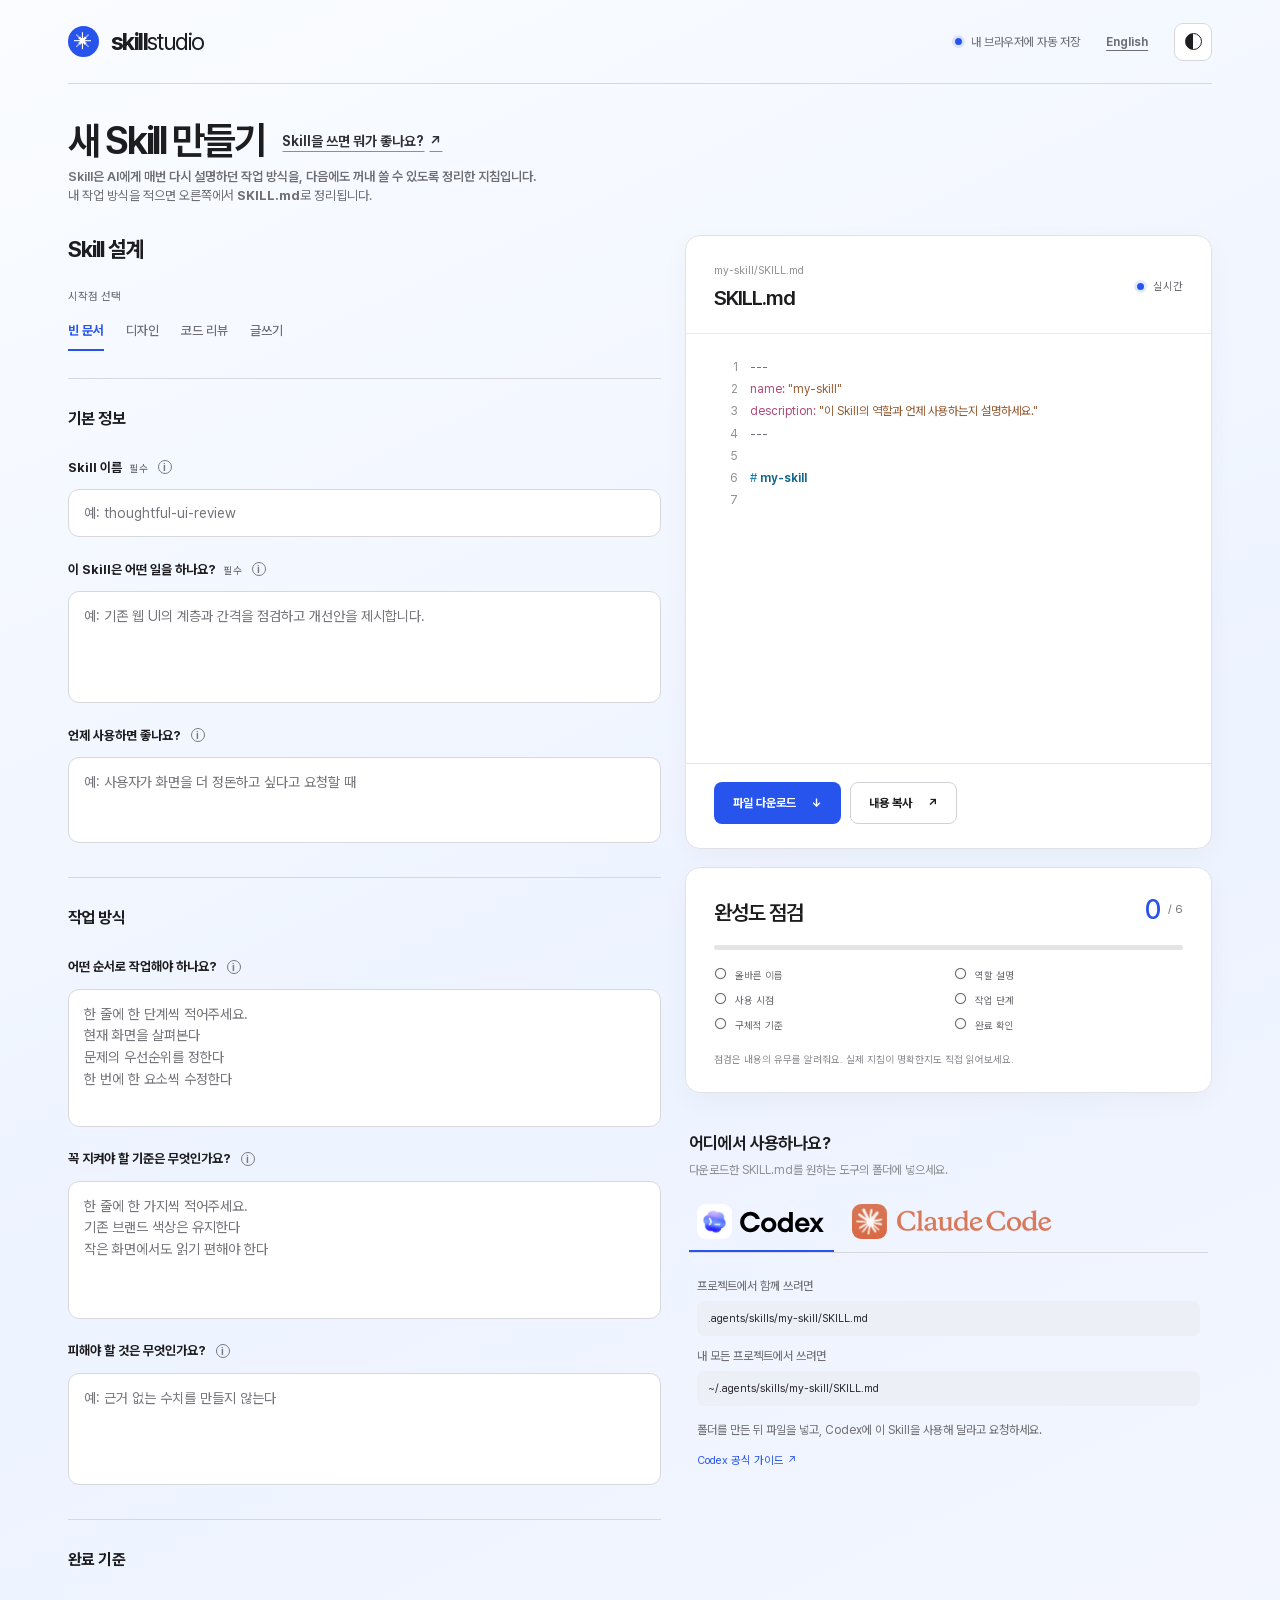
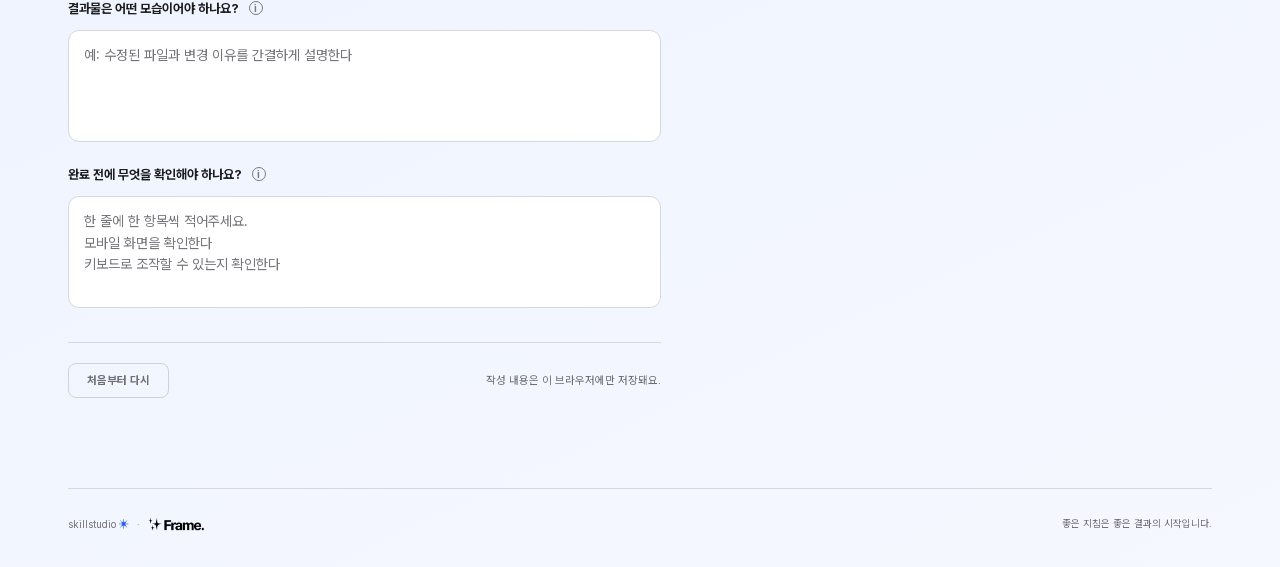
==== index.html @ 53a7c31f "영문 Skill Studio MVP와 언어 전환 추가 한국어 화면을 유지하면서 URL의 lang=en으로 편집기와 Skill 안내 페이지를 영어로 표시하고 상단 언어 전환 링크를 " ====
<!doctype html>
<html lang="ko">
  <head>
    <meta charset="UTF-8" />
    <meta name="viewport" content="width=device-width, initial-scale=1.0" />
    <meta name="referrer" content="no-referrer" />
    <meta name="theme-color" content="#fafcff" />
    <meta name="description" content="질문에 답하며 나만의 AI Skill을 만들고 SKILL.md로 내보내세요." />
    <script>
      try {
        const savedTheme = localStorage.getItem('skill-studio-theme');
        document.documentElement.dataset.theme = savedTheme === 'light' || savedTheme === 'dark'
          ? savedTheme
          : (matchMedia('(prefers-color-scheme: dark)').matches ? 'dark' : 'light');
      } catch {
        document.documentElement.dataset.theme = matchMedia('(prefers-color-scheme: dark)').matches ? 'dark' : 'light';
      }
    </script>
    <title>Skill Studio — 나만의 Skill 만들기</title>
    <link rel="stylesheet" href="./style.css?v=guide-reveal-1" />
    <script src="./i18n.js?v=en-mvp-1" defer></script>
    <script src="./script.js?v=en-mvp-1" defer></script>
  </head>
  <body>
    <div class="app-shell">
      <header class="topbar">
        <a class="brand" href="./" aria-label="Skill Studio 처음으로"><span class="brand-mark" aria-hidden="true">✳</span><span>skill<span class="brand-light">studio</span></span></a>
        <div class="topbar-right"><span class="local-pill"><span class="status-dot"></span> 내 브라우저에 자동 저장</span><a class="language-link" data-language-link href="?lang=en" lang="en">English</a><button class="theme-toggle" type="button" id="theme-toggle" aria-label="다크 모드로 전환" title="다크 모드로 전환"><span class="theme-glyph" aria-hidden="true"></span></button></div>
      </header>

      <main id="top">
        <section class="editor-intro" aria-labelledby="page-title">
          <div class="editor-intro-row"><div class="editor-title-row"><h1 id="page-title">새 Skill 만들기</h1><a class="intro-guide-link" href="./about.html">Skill을 쓰면 뭐가 좋나요? <span aria-hidden="true">↗</span></a></div><p class="editor-intro-definition">Skill은 AI에게 매번 다시 설명하던 작업 방식을, 다음에도 꺼내 쓸 수 있도록 정리한 지침입니다.</p><p>내 작업 방식을 적으면 오른쪽에서 <code>SKILL.md</code>로 정리됩니다.</p></div>
        </section>

        <section class="workspace" aria-label="Skill 만들기 작업 공간">
          <div class="builder">
            <div class="panel-heading"><h2>Skill 설계</h2></div>
            <div class="template-row"><span class="small-label">시작점 선택</span><div class="template-buttons" role="group" aria-label="시작 템플릿"><button type="button" class="template-chip is-active" data-template="blank">빈 문서</button><button type="button" class="template-chip" data-template="design">디자인</button><button type="button" class="template-chip" data-template="review">코드 리뷰</button><button type="button" class="template-chip" data-template="writing">글쓰기</button></div></div>

            <form id="skill-form" novalidate>
              <section class="form-section" aria-labelledby="basic-heading"><h3 id="basic-heading">기본 정보</h3>
                <div class="field-heading"><label for="skill-name">Skill 이름 <span class="required">필수</span></label><button class="field-info" type="button" aria-label="Skill 이름 설명 보기" aria-controls="name-help" aria-expanded="false" data-field-info>i</button><p class="field-help" id="name-help" hidden>설치 폴더와 호출 이름에 쓰여요. 영문 소문자, 숫자, 하이픈으로 적어주세요.</p></div>
                <input id="skill-name" name="name" type="text" autocomplete="off" spellcheck="false" maxlength="63" placeholder="예: thoughtful-ui-review" />
                <div class="field-heading"><label for="skill-description">이 Skill은 어떤 일을 하나요? <span class="required">필수</span></label><button class="field-info" type="button" aria-label="Skill 역할 설명 보기" aria-controls="description-help" aria-expanded="false" data-field-info>i</button><p class="field-help" id="description-help" hidden>AI가 이 Skill을 사용할 상황을 판단하는 소개예요. 할 일과 사용 시점을 함께 적어주세요.</p></div>
                <textarea id="skill-description" name="description" rows="3" maxlength="2000" placeholder="예: 기존 웹 UI의 계층과 간격을 점검하고 개선안을 제시합니다."></textarea>
                <div class="field-heading"><label for="skill-trigger">언제 사용하면 좋나요?</label><button class="field-info" type="button" aria-label="사용 시점 설명 보기" aria-controls="trigger-help" aria-expanded="false" data-field-info>i</button><p class="field-help" id="trigger-help" hidden>어떤 요청에서 이 지침을 꺼낼지 더 구체적으로 정해요.</p></div>
                <textarea id="skill-trigger" name="trigger" rows="2" maxlength="1000" placeholder="예: 사용자가 화면을 더 정돈하고 싶다고 요청할 때"></textarea>
              </section>

              <section class="form-section" aria-labelledby="method-heading"><h3 id="method-heading">작업 방식</h3>
                <div class="field-heading"><label for="skill-steps">어떤 순서로 작업해야 하나요?</label><button class="field-info" type="button" aria-label="작업 순서 설명 보기" aria-controls="steps-help" aria-expanded="false" data-field-info>i</button><p class="field-help" id="steps-help" hidden>AI가 반복해서 따를 작업 순서예요.</p></div>
                <textarea id="skill-steps" name="steps" rows="4" maxlength="5000" placeholder="한 줄에 한 단계씩 적어주세요.&#10;현재 화면을 살펴본다&#10;문제의 우선순위를 정한다&#10;한 번에 한 요소씩 수정한다"></textarea>
                <div class="field-heading"><label for="skill-rules">꼭 지켜야 할 기준은 무엇인가요?</label><button class="field-info" type="button" aria-label="작업 기준 설명 보기" aria-controls="rules-help" aria-expanded="false" data-field-info>i</button><p class="field-help" id="rules-help" hidden>작업하는 동안 반드시 지켜야 할 원칙을 남겨요.</p></div>
                <textarea id="skill-rules" name="rules" rows="4" maxlength="5000" placeholder="한 줄에 한 가지씩 적어주세요.&#10;기존 브랜드 색상은 유지한다&#10;작은 화면에서도 읽기 편해야 한다"></textarea>
                <div class="field-heading"><label for="skill-avoid">피해야 할 것은 무엇인가요?</label><button class="field-info" type="button" aria-label="피해야 할 것 설명 보기" aria-controls="avoid-help" aria-expanded="false" data-field-info>i</button><p class="field-help" id="avoid-help" hidden>반복해서 생기는 실수나 원하지 않는 결과를 예방해요.</p></div>
                <textarea id="skill-avoid" name="avoid" rows="3" maxlength="3000" placeholder="예: 근거 없는 수치를 만들지 않는다"></textarea>
              </section>

              <section class="form-section" aria-labelledby="check-heading"><h3 id="check-heading">완료 기준</h3>
                <div class="field-heading"><label for="skill-output">결과물은 어떤 모습이어야 하나요?</label><button class="field-info" type="button" aria-label="결과물 설명 보기" aria-controls="output-help" aria-expanded="false" data-field-info>i</button><p class="field-help" id="output-help" hidden>작업이 끝났을 때 어떤 형태로 결과를 받을지 정해요.</p></div>
                <textarea id="skill-output" name="output" rows="3" maxlength="2000" placeholder="예: 수정된 파일과 변경 이유를 간결하게 설명한다"></textarea>
                <div class="field-heading"><label for="skill-checks">완료 전에 무엇을 확인해야 하나요?</label><button class="field-info" type="button" aria-label="완료 확인 설명 보기" aria-controls="checks-help" aria-expanded="false" data-field-info>i</button><p class="field-help" id="checks-help" hidden>마무리 전에 빠뜨리지 않고 검토할 항목이에요.</p></div>
                <textarea id="skill-checks" name="checks" rows="3" maxlength="3000" placeholder="한 줄에 한 항목씩 적어주세요.&#10;모바일 화면을 확인한다&#10;키보드로 조작할 수 있는지 확인한다"></textarea>
              </section>
            </form>
            <div class="builder-footer"><button class="button button-subtle" type="button" data-action="reset">처음부터 다시</button><span>작성 내용은 이 브라우저에만 저장돼요.</span></div>
          </div>

          <aside class="preview-stack" aria-label="Skill 결과">
            <div class="preview panel"><div class="panel-heading preview-heading"><div class="preview-identity"><span class="file-path" id="file-path">my-skill/SKILL.md</span><h2>SKILL.md</h2></div><span class="live-indicator"><span></span> 실시간</span></div><pre class="code-preview"><code id="markdown-preview"></code></pre><div class="preview-actions"><button class="button button-dark" type="button" data-action="download">파일 다운로드 <span aria-hidden="true">↓</span></button><button class="button button-outline" type="button" data-action="copy">내용 복사 <span aria-hidden="true">↗</span></button></div></div>
            <div class="quality panel"><div class="quality-heading"><h2>완성도 점검</h2><div class="score" id="quality-score"><span class="score-window" aria-hidden="true"><span class="score-wheel"><span>0</span><span>1</span><span>2</span><span>3</span><span>4</span><span>5</span><span>6</span></span></span><span class="score-denominator" aria-hidden="true">/ 6</span><span class="visually-hidden" id="quality-score-announcement" aria-live="polite">0 / 6</span></div></div><div class="progress-track" aria-hidden="true"><span id="quality-progress"></span></div><ul id="quality-list" class="quality-list"></ul><p class="quality-note">점검은 내용의 유무를 알려줘요. 실제 지침이 명확한지도 직접 읽어보세요.</p></div>
            <section class="platform-guide" aria-labelledby="guide-heading">
              <div class="guide-heading"><h2 id="guide-heading">어디에서 사용하나요?</h2><p>다운로드한 SKILL.md를 원하는 도구의 폴더에 넣으세요.</p></div>
              <div class="guide-tabs" role="tablist" aria-label="사용 도구">
                <button class="guide-tab is-active" id="guide-tab-codex" type="button" role="tab" aria-selected="true" aria-controls="guide-codex" data-guide-tab="codex"><span class="guide-logo"><img src="./assets/codex-icon.png" alt="" /></span><span class="guide-wordmark guide-wordmark-codex" aria-hidden="true"></span><span class="visually-hidden">Codex</span></button>
                <button class="guide-tab" id="guide-tab-claude" type="button" role="tab" aria-selected="false" aria-controls="guide-claude" tabindex="-1" data-guide-tab="claude"><span class="guide-logo"><img src="./assets/claude-icon-clean.png" alt="" /></span><span class="guide-wordmark guide-wordmark-claude" aria-hidden="true"></span><span class="visually-hidden">Claude Code</span></button>
              </div>
              <div class="guide-panel" id="guide-codex" role="tabpanel" aria-labelledby="guide-tab-codex">
                <p>프로젝트에서 함께 쓰려면</p><code class="guide-path" data-guide-path="codex-project"></code>
                <p>내 모든 프로젝트에서 쓰려면</p><code class="guide-path" data-guide-path="codex-personal"></code>
                <p class="guide-note">폴더를 만든 뒤 파일을 넣고, Codex에 이 Skill을 사용해 달라고 요청하세요.</p>
                <a href="https://learn.chatgpt.com/docs/build-skills" target="_blank" rel="noopener noreferrer">Codex 공식 가이드 ↗</a>
              </div>
              <div class="guide-panel" id="guide-claude" role="tabpanel" aria-labelledby="guide-tab-claude" hidden>
                <p>프로젝트에서 함께 쓰려면</p><code class="guide-path" data-guide-path="claude-project"></code>
                <p>내 모든 프로젝트에서 쓰려면</p><code class="guide-path" data-guide-path="claude-personal"></code>
                <p class="guide-note">폴더를 만든 뒤 파일을 넣고, Claude Code에서 <code>/<span data-guide-name>my-skill</span></code>을 입력하세요.</p>
                <a href="https://code.claude.com/docs/en/skills" target="_blank" rel="noopener noreferrer">Claude Code 공식 가이드 ↗</a>
              </div>
            </section>
          </aside>
        </section>
      </main>
      <footer class="site-footer"><span class="footer-brands"><span>skillstudio <span class="footer-star">✳</span></span><span class="footer-divider" aria-hidden="true">·</span><span class="footer-lightframe"><img src="./assets/lightframe-logo.png" alt="Lightframe" width="56" height="14" /></span></span><span>좋은 지침은 좋은 결과의 시작입니다.</span></footer>
    </div>
    <div class="toast" id="toast" role="status" aria-live="polite"></div>
  </body>
</html>
---- style.css ----
@font-face {
  font-family: 'Pretendard';
  src: url('./assets/PretendardVariable.woff2') format('woff2');
  font-style: normal;
  font-weight: 100 900;
  font-display: swap;
}

:root{font-family:'Pretendard',sans-serif;color:#212620;background:#f5f4f0;font-synthesis:none;text-rendering:optimizeLegibility;-webkit-font-smoothing:antialiased}*{box-sizing:border-box}html{scroll-behavior:smooth}body{margin:0}button,input,textarea{font:inherit}button{cursor:pointer}button:active{transform:scale(.975)}button:focus-visible,input:focus-visible,textarea:focus-visible,a:focus-visible{outline:2px solid #5d7a5b;outline-offset:3px}a{color:inherit;text-decoration:none}.app-shell{max-width:1600px;margin:auto;padding:0 5.3%}.topbar{height:84px;display:flex;align-items:center;justify-content:space-between;border-bottom:1px solid #ddded7}.brand{display:flex;align-items:center;gap:12px;font-size:24px;font-weight:700;letter-spacing:-.065em}.brand-mark{display:grid;place-items:center;width:31px;height:31px;border-radius:50%;background:#254933;color:#fff;font-size:18px;font-weight:400;letter-spacing:0}.brand-light{font-weight:400}.topbar-right{display:flex;align-items:center;gap:24px}.local-pill{display:inline-flex;align-items:center;gap:9px;color:#6d736b;font-size:12px}.status-dot,.live-indicator span{width:7px;height:7px;border-radius:50%;background:#74a37b;box-shadow:0 0 0 3px #e0ede0}.button{min-height:42px;display:inline-flex;align-items:center;justify-content:center;gap:15px;padding:0 18px;border:1px solid transparent;border-radius:8px;font-size:12px;font-weight:700;transition:background .18s ease,color .18s ease,border-color .18s ease,transform .18s ease}.button-quiet{border-color:#d6dbd2;background:#fff;color:#334e39}.button-quiet:hover,.button-outline:hover{background:#edf3ed;border-color:#a9bea9}.intro{padding:66px 0 54px;max-width:800px}.eyebrow,.section-kicker,.small-label,.step-count,.field-number,.live-indicator,.file-tabs,.score,.quality-list,.site-footer{font-family:'Pretendard',sans-serif}.eyebrow{display:flex;align-items:center;gap:10px;color:#718573;font-size:11px;letter-spacing:.11em;font-weight:500}.eyebrow-line{width:20px;height:1px;background:#718573}.intro h1{margin:21px 0 22px;font-size:clamp(44px,5.3vw,76px);line-height:1.12;letter-spacing:-.065em;font-weight:600}.intro h1 em{font-family:'Pretendard',sans-serif;color:#5f8467;letter-spacing:-.045em;font-weight:500}.intro>p{margin:0;max-width:590px;color:#6b7069;font-size:17px;line-height:1.8;word-break:keep-all}.intro code,.help-card code{font-family:'Pretendard',sans-serif;font-size:.82em;color:#456449;background:#e7ece5;padding:3px 5px;border-radius:4px}.intro-meta{display:flex;align-items:center;gap:20px;margin-top:31px;color:#6c756c;font-size:12px}.intro-meta span{white-space:nowrap}.intro-meta strong{color:#4d7253;margin-right:6px;font-family:'Pretendard',sans-serif;font-weight:500}.intro-meta .meta-arrow{color:#a8b6a7}.workspace{display:grid;grid-template-columns:minmax(0,1fr) minmax(400px,.89fr);gap:24px;align-items:start;padding-bottom:70px}.panel{background:#fff;border:1px solid #e3e6df;border-radius:15px;box-shadow:0 1px 2px rgba(27,39,27,.025),0 10px 32px rgba(27,39,27,.025);overflow:hidden}.builder{padding:29px 32px 0}.panel-heading,.quality-heading{display:flex;justify-content:space-between;align-items:center}.section-kicker{display:block;color:#829486;font-size:10px;font-weight:500;letter-spacing:.14em}.panel h2{margin:7px 0 0;font-size:21px;line-height:1.2;letter-spacing:-.045em;font-weight:600}.step-count{font-size:11px;color:#849086}.template-row{margin:27px -32px 0;padding:20px 32px 22px;background:#fbfbf9;border-top:1px solid #edf0e9;border-bottom:1px solid #edf0e9}.small-label{display:block;margin-bottom:12px;font-size:11px;color:#758078}.template-buttons{display:flex;gap:7px;flex-wrap:wrap}.template-chip{padding:7px 13px;border:1px solid #e2e6dd;background:#fff;border-radius:6px;font-size:12px;color:#69716a;transition:background .18s,border-color .18s,color .18s,transform .18s}.template-chip:hover{border-color:#9cb29f}.template-chip.is-active{background:#e9f1e8;border-color:#c9dfc9;color:#365d3f;font-weight:700}fieldset{margin:0;padding:26px 0 28px;border:0;border-bottom:1px solid #ecede8}fieldset:last-child{border-bottom:0}legend{padding:0;font-size:14px;font-weight:700;letter-spacing:-.025em}.field-number{margin-right:9px;color:#6b9471;font-size:11px;font-weight:500}label{display:block;margin-top:20px;margin-bottom:9px;font-size:12px;font-weight:700;color:#3c453d}.required{margin-left:5px;color:#749277;font-size:10px;font-weight:500}input,textarea{display:block;width:100%;border:1px solid #dfe4dc;background:#fdfefc;border-radius:7px;padding:12px 13px;color:#28362b;font-size:13px;line-height:1.55;resize:vertical;transition:border-color .18s,box-shadow .18s}input{height:43px}input::placeholder,textarea::placeholder{color:#a7aea5}input:focus,textarea:focus{outline:0;border-color:#93b398;box-shadow:0 0 0 3px rgba(115,160,121,.12)}.field-help{margin:7px 0 0;color:#929b90;font-size:11px;line-height:1.5}.builder-footer{display:flex;justify-content:space-between;align-items:center;gap:15px;margin:0 -32px;padding:18px 32px;border-top:1px solid #edf0e9;background:#fbfbf9}.builder-footer span{font-size:11px;color:#a0a79d}.button-subtle{min-height:35px;background:transparent;border-color:#e0e4dd;color:#68746b;font-size:11px}.button-subtle:hover{background:#eff2ec}.preview-stack{display:grid;gap:18px;position:sticky;top:20px}.preview-heading{padding:27px 28px 23px}.live-indicator{display:flex;align-items:center;gap:9px;color:#6b876f;font-size:11px}.file-tabs{height:39px;display:flex;align-items:end;justify-content:space-between;padding:0 26px;border-top:1px solid #e9ece6;background:#f7f9f5;font-size:10px;color:#8b958c}.file-tab{height:32px;padding:9px 12px;border:1px solid #e0e6dd;border-bottom:1px solid #fff;border-radius:6px 6px 0 0;background:#fff;color:#516c55}.file-tab span{font-size:12px;margin-right:5px}.file-path{padding-bottom:9px}.code-preview{height:430px;margin:0;padding:22px 28px;overflow:auto;background:#fff;color:#3e4a40;font:12px/1.85 'Pretendard',sans-serif;white-space:pre-wrap;overflow-wrap:anywhere;tab-size:2}.code-preview code{font:inherit}.preview-actions{display:flex;gap:9px;padding:18px 28px 24px;border-top:1px solid #edf0e9}.button-dark{background:#274a34;color:#fff}.button-dark:hover{background:#3c6548}.button-outline{background:#fff;border-color:#d8e0d7;color:#46614c}.quality{padding:25px 28px}.quality .panel-heading{padding:0}.score{display:flex;align-items:baseline;color:#718274}.score strong{font-size:27px;font-weight:500;color:#45724c}.score span{font-size:11px}.progress-track{height:5px;margin:20px 0 17px;background:#eef2eb;border-radius:10px;overflow:hidden}.progress-track span{display:block;width:0;height:100%;background:#699673;border-radius:10px;transition:width .3s ease}.quality-list{list-style:none;display:grid;grid-template-columns:1fr 1fr;gap:10px 12px;padding:0;margin:0;font-size:10px;color:#879287}.quality-list li{display:flex;align-items:center;gap:8px}.quality-list li::before{content:'○';font-size:15px;line-height:1}.quality-list li.is-complete{color:#3e7048}.quality-list li.is-complete::before{content:'✓';font-size:12px}.quality-note{margin:19px 0 0;color:#9da69c;font-size:10px;line-height:1.6}.help-card{display:flex;gap:15px;padding:21px 23px;background:#e9eee7;border:1px solid #dce7da;border-radius:12px}.help-icon{flex:none;display:grid;place-items:center;width:28px;height:28px;border-radius:7px;background:#dce9da;color:#4d7855}.help-card h3{margin:1px 0 7px;font-size:13px;letter-spacing:-.02em}.help-card p{margin:0;color:#708070;font-size:11px;line-height:1.7;word-break:keep-all}.site-footer{display:flex;justify-content:space-between;gap:12px;padding:28px 0 36px;border-top:1px solid #dce0d8;color:#98a097;font-size:10px}.footer-star{color:#6f9a75}.toast{position:fixed;left:50%;bottom:26px;z-index:10;transform:translate(-50%,14px);padding:12px 17px;border-radius:8px;background:#243c2b;color:#fff;font-size:12px;opacity:0;pointer-events:none;transition:opacity .2s,transform .2s}.toast.is-visible{opacity:1;transform:translate(-50%,0)}@media(max-width:960px){.workspace{grid-template-columns:1fr}.preview-stack{position:static;grid-template-columns:1fr 1fr}.preview{grid-column:1/-1}.help-card{align-self:start}.intro{padding-top:52px}}@media(max-width:620px){.app-shell{padding:0 18px}.topbar{height:68px}.brand{font-size:21px}.local-pill{display:none}.top-export{min-height:35px;padding:0 10px;font-size:10px}.intro{padding:48px 0 37px}.intro h1{font-size:44px}.intro>p{font-size:14px}.intro-meta{gap:9px;font-size:10px;flex-wrap:wrap}.workspace{gap:16px}.builder{padding:23px 20px 0}.template-row{margin-left:-20px;margin-right:-20px;padding:18px 20px}.builder-footer{margin-left:-20px;margin-right:-20px;padding:16px 20px;align-items:flex-start}.builder-footer span{max-width:125px;text-align:right}.preview-stack{grid-template-columns:1fr}.preview{grid-column:auto}.preview-heading{padding:23px 20px 18px}.file-tabs{padding:0 18px}.code-preview{height:360px;padding:18px 20px}.preview-actions{padding:16px 20px 22px;flex-wrap:wrap}.preview-actions .button{flex:1}.quality{padding:23px 20px}.site-footer{font-size:9px}}@media(prefers-reduced-motion:reduce){html{scroll-behavior:auto}*,*::before,*::after{animation-duration:.15s!important;transition-duration:.15s!important}}

/* One local font family for headings, labels, controls, and code previews. */
:root,
button,
input,
textarea,
.eyebrow,
.section-kicker,
.small-label,
.step-count,
.field-number,
.live-indicator,
.file-tabs,
.score,
.quality-list,
.site-footer,
.intro code,
.help-card code,
.intro-meta strong,
.code-preview,
.intro h1 em {
  font-family: 'Pretendard', sans-serif;
}

.intro h1 em {
  font-style: normal;
  font-weight: 500;
  letter-spacing: -.065em;
}

/* Builder page */
.editor-intro { padding: 35px 0 32px; }
.editor-intro-row { max-width: 860px; }
.editor-title-row { display: flex; align-items: center; flex-wrap: wrap; gap: 10px 16px; margin-bottom: 7px; }
.editor-intro h1 { margin: 0; font-size: clamp(31px, 3vw, 43px); line-height: 1.13; letter-spacing: -.06em; font-weight: 650; }
.editor-intro p { margin: 0; color: #758176; font-size: 13px; }
.editor-intro .editor-intro-definition { margin-bottom: 4px; font-weight: 600; }
.editor-intro code { font-family: inherit; font-weight: 700; }
.builder .panel-heading h2 { margin: 0; }
.preview-heading h2 { margin-top: 0; }
.preview-identity { min-width: 0; }
.preview-heading .file-path { display: block; padding: 0; margin-bottom: 6px; font-size: 11px; line-height: 1.4; overflow-wrap: anywhere; }
.preview .code-preview { border-top: 1px solid #e9ece6; }
.form-section { padding: 25px 0 30px; border-bottom: 1px solid #ecede8; }
.form-section:last-child { border-bottom: 0; }
.form-section h3 { display: flex; align-items: baseline; gap: 9px; margin: 0 0 27px; font-size: 14px; font-weight: 700; letter-spacing: -.025em; line-height: 1.4; }
.form-section .field-number { margin: 0; }
.form-section h3 + .field-heading { margin-top: 0; }

@media (max-width: 620px) {
  .editor-intro { padding: 25px 0 26px; }
  .editor-intro p { font-size: 12px; }
  .form-section { padding: 23px 0 27px; }
  .form-section h3 { margin-bottom: 25px; }
}

/* Theme control stays compact beside the export action. */
.theme-toggle { display: grid; place-items: center; flex: none; width: 38px; height: 38px; padding: 0; border: 1px solid #d6dbd2; border-radius: 9px; background: #fff; color: #395740; transition: background .18s ease, border-color .18s ease, transform .18s ease; }
.theme-toggle:hover { background: #edf3ed; border-color: #a9bea9; }
.theme-toggle:active { transform: scale(.94); }
.theme-toggle:focus-visible { outline: 2px solid #5d7a5b; outline-offset: 3px; }
.theme-glyph { width: 17px; height: 17px; border: 1.5px solid currentColor; border-radius: 50%; background: linear-gradient(90deg, currentColor 50%, transparent 50%); }
@media (max-width: 620px) { .topbar-right { gap: 9px; } .theme-toggle { width: 35px; height: 35px; } }

/* Quiet dark mode with a subtle blue depth behind the workspace. */
:root, .panel, .template-row, .builder-footer, .file-tabs, .file-tab, .code-preview, .help-card, input, textarea { transition: background-color .2s ease, border-color .2s ease, color .2s ease, box-shadow .2s ease; }
:root[data-theme="dark"] { color-scheme: dark; color: #f5f5f7; background-color: #000; background-image: radial-gradient(ellipse 125vw 120vh at 100% 100%, rgba(26, 53, 112, .62) 0%, rgba(19, 42, 92, .38) 30%, rgba(11, 27, 65, .18) 57%, rgba(5, 14, 38, .05) 78%, transparent 100%); background-attachment: fixed; }
:root[data-theme="dark"] .topbar,
:root[data-theme="dark"] .site-footer { border-color: #242424; }
:root[data-theme="dark"] .brand-mark { color: #000; background: #f5f5f7; }
:root[data-theme="dark"] .local-pill,
:root[data-theme="dark"] .editor-intro p,
:root[data-theme="dark"] .help-card p { color: #a1a1a6; }
:root[data-theme="dark"] .section-kicker,
:root[data-theme="dark"] .small-label,
:root[data-theme="dark"] .field-number,
:root[data-theme="dark"] .required,
:root[data-theme="dark"] .live-indicator { color: #a1a1a6; }
:root[data-theme="dark"] .step-count,
:root[data-theme="dark"] .editor-count,
:root[data-theme="dark"] .field-help,
:root[data-theme="dark"] .quality-note,
:root[data-theme="dark"] .builder-footer span,
:root[data-theme="dark"] .file-path,
:root[data-theme="dark"] .site-footer { color: #8e8e93; }
:root[data-theme="dark"] .panel { background: #111; border-color: #2a2a2c; box-shadow: none; }
:root[data-theme="dark"] .template-row,
:root[data-theme="dark"] .builder-footer { background: #151515; border-color: #292929; }
:root[data-theme="dark"] .form-section { border-color: #292929; }
:root[data-theme="dark"] label { color: #e5e5e7; }
:root[data-theme="dark"] input,
:root[data-theme="dark"] textarea { color: #f5f5f7; background: #1c1c1e; border-color: #353537; }
:root[data-theme="dark"] input::placeholder,
:root[data-theme="dark"] textarea::placeholder { color: #8e8e93; }
:root[data-theme="dark"] input:focus,
:root[data-theme="dark"] textarea:focus { border-color: #b6b6ba; box-shadow: 0 0 0 3px rgba(255,255,255,.11); }
:root[data-theme="dark"] .theme-toggle,
:root[data-theme="dark"] .button-quiet,
:root[data-theme="dark"] .button-outline,
:root[data-theme="dark"] .template-chip { color: #e5e5e7; background: #242426; border-color: #3b3b3d; }
:root[data-theme="dark"] .theme-toggle:hover,
:root[data-theme="dark"] .button-quiet:hover,
:root[data-theme="dark"] .button-outline:hover,
:root[data-theme="dark"] .template-chip:hover { color: #fff; background: #303033; border-color: #626266; }
:root[data-theme="dark"] .template-chip.is-active { color: #fff; background: #3a3a3d; border-color: #77777b; }
:root[data-theme="dark"] .button-subtle { color: #c7c7cc; border-color: #3b3b3d; }
:root[data-theme="dark"] .button-subtle:hover { color: #fff; background: #29292b; }
:root[data-theme="dark"] .button-dark { color: #111; background: #f5f5f7; }
:root[data-theme="dark"] .button-dark:hover { color: #000; background: #fff; }
:root[data-theme="dark"] .preview .code-preview { border-top-color: #292929; }
:root[data-theme="dark"] .code-preview { color: #d1d1d6; background: #111; }
:root[data-theme="dark"] .preview-actions { border-color: #292929; }
:root[data-theme="dark"] .score,
:root[data-theme="dark"] .score strong,
:root[data-theme="dark"] .quality-list li.is-complete { color: #f5f5f7; }
:root[data-theme="dark"] .quality-list { color: #a1a1a6; }
:root[data-theme="dark"] .progress-track { background: #2c2c2e; }
:root[data-theme="dark"] .progress-track span { background: #d1d1d6; }
:root[data-theme="dark"] .help-card { color: #f5f5f7; background: #171719; border-color: #303033; }
:root[data-theme="dark"] .help-icon { color: #f5f5f7; background: #303033; }
:root[data-theme="dark"] .help-card code { color: #f5f5f7; background: #303033; }
:root[data-theme="dark"] .status-dot,
:root[data-theme="dark"] .live-indicator span { background: #d1d1d6; box-shadow: 0 0 0 3px #363638; }
:root[data-theme="dark"] .footer-star { color: #a1a1a6; }
:root[data-theme="dark"] .toast { color: #111; background: #f5f5f7; }
:root[data-theme="dark"] button:focus-visible,
:root[data-theme="dark"] input:focus-visible,
:root[data-theme="dark"] textarea:focus-visible,
:root[data-theme="dark"] a:focus-visible { outline-color: #d1d1d6; }

/* The editor is an open work surface, not another card around the form. */
.builder { padding: 0; }
.builder .panel-heading h2 { margin: 1px 0 0; font-size: 22px; line-height: 1.25; letter-spacing: -.045em; }
.builder .template-row { margin: 26px 0 0; padding: 0 0 27px; background: transparent; border: 0; border-bottom: 1px solid currentColor; }
.builder .small-label { margin-bottom: 13px; }
.builder .template-buttons { gap: 22px; }
.builder .template-chip { min-height: 35px; padding: 5px 0 8px; border: 0; border-bottom: 2px solid transparent; border-radius: 0; background: transparent; font-size: 13px; font-weight: 500; }
.builder .template-chip.is-active { border-bottom-color: currentColor; background: transparent; font-weight: 700; }
.builder .form-section { padding: 29px 0 34px; }
.builder .form-section h3 { margin-bottom: 25px; font-size: 16px; letter-spacing: -.035em; }
.builder .builder-footer { margin: 0; padding: 20px 0; background: transparent; border-top: 1px solid currentColor; }
@media (max-width: 620px) {
  .builder .template-row { margin-top: 23px; padding-bottom: 22px; }
  .builder .template-buttons { gap: 17px; }
  .builder .template-chip { font-size: 12px; }
  .builder .form-section { padding: 25px 0 29px; }
}

/* Light mode: neutral canvas with blue reserved for deliberate actions and states. */
:root[data-theme="light"] { color-scheme: light; color: #1d1d1f; background-color: #f6f8ff; background-image: linear-gradient(155deg, #fafcff 0%, #edf3ff 48%, #f6f8ff 100%); }
:root[data-theme="light"] .topbar,
:root[data-theme="light"] .site-footer { border-color: #d8d8dc; }
:root[data-theme="light"] .brand-mark { color: #fff; background: #2754ed; }
:root[data-theme="light"] .local-pill,
:root[data-theme="light"] .editor-intro p,
:root[data-theme="light"] .builder .small-label,
:root[data-theme="light"] .field-help,
:root[data-theme="light"] .builder-footer span,
:root[data-theme="light"] .site-footer { color: #6e6e73; }
:root[data-theme="light"] .builder .template-row,
:root[data-theme="light"] .builder .form-section,
:root[data-theme="light"] .builder .builder-footer { border-color: #d8d8dc; }
:root[data-theme="light"] .builder .template-chip { color: #6e6e73; border-color: transparent; }
:root[data-theme="light"] .builder .template-chip:hover { color: #1d1d1f; }
:root[data-theme="light"] .builder .template-chip.is-active { color: #2754ed; border-bottom-color: #2754ed; }
:root[data-theme="light"] .required { color: #6e6e73; }
:root[data-theme="light"] label { color: #1d1d1f; }
:root[data-theme="light"] input,
:root[data-theme="light"] textarea { color: #1d1d1f; background: #fff; border-color: #d8d8dc; }
:root[data-theme="light"] input::placeholder,
:root[data-theme="light"] textarea::placeholder { color: #74747a; }
:root[data-theme="light"] input:focus,
:root[data-theme="light"] textarea:focus { border-color: #2754ed; box-shadow: 0 0 0 3px rgba(39,84,237,.12); }
:root[data-theme="light"] .button-quiet,
:root[data-theme="light"] .theme-toggle { color: #1d1d1f; background: #fff; border-color: #d8d8dc; }
:root[data-theme="light"] .button-quiet:hover,
:root[data-theme="light"] .theme-toggle:hover { background: #ededf0; border-color: #c7c7cc; }
:root[data-theme="light"] .button-subtle { color: #6e6e73; border-color: #d1d1d6; }
:root[data-theme="light"] .button-subtle:hover { color: #1d1d1f; background: #e9e9ed; }
:root[data-theme="light"] .panel { color: #1d1d1f; background: #fff; border-color: #e2e2e6; box-shadow: 0 8px 28px rgba(0,0,0,.035); }
:root[data-theme="light"] .panel .section-kicker,
:root[data-theme="light"] .panel .live-indicator,
:root[data-theme="light"] .panel .score,
:root[data-theme="light"] .panel .step-count { color: #6e6e73; }
:root[data-theme="light"] .file-path,
:root[data-theme="light"] .quality-note { color: #8e8e93; }
:root[data-theme="light"] .code-preview { color: #333337; background: #fff; }
:root[data-theme="light"] .code-preview { --md-marker: #167eaf; --md-heading: #12678d; --md-key: #ae4878; --md-string: #955b32; --md-emphasis: #9a6400; --md-link: #087d8e; --md-code: #8945a8; --md-divider: #6c6f79; }
:root[data-theme="dark"] .code-preview { --md-marker: #68bde0; --md-heading: #83cbe9; --md-key: #e084b8; --md-string: #e0ad7b; --md-emphasis: #f0c45c; --md-link: #64c8d2; --md-code: #d29be9; --md-divider: #92949d; }
.code-preview .md-line { display: grid; grid-template-columns: 3ch minmax(0, 1fr); column-gap: 12px; min-height: 1.85em; }
.code-preview .md-line-number { color: #8e8e93; text-align: right; white-space: nowrap; user-select: none; }
.code-preview .md-line-content { min-width: 0; white-space: pre-wrap; overflow-wrap: anywhere; }
:root[data-theme="dark"] .code-preview .md-line-number { color: #77777d; }
.code-preview .md-marker { color: var(--md-marker); }
.code-preview .md-heading { color: var(--md-heading); font-weight: 650; }
.code-preview .md-key { color: var(--md-key); }
.code-preview .md-string { color: var(--md-string); }
.code-preview .md-emphasis { color: var(--md-emphasis); font-weight: 600; }
.code-preview .md-link { color: var(--md-link); text-decoration: underline; text-underline-offset: 2px; }
.code-preview .md-code { color: var(--md-code); }
.code-preview .md-divider { color: var(--md-divider); }
:root[data-theme="light"] .preview-actions { border-color: #e5e5e7; }
:root[data-theme="light"] .button-dark { color: #fff; background: #2754ed; }
:root[data-theme="light"] .button-dark:hover { background: #1743d8; }
:root[data-theme="light"] .button-outline { color: #1d1d1f; background: #fff; border-color: #d1d1d6; }
:root[data-theme="light"] .button-outline:hover { background: #f2f2f4; border-color: #a1a1a6; }
:root[data-theme="light"] .score strong,
:root[data-theme="light"] .quality-list li.is-complete { color: #2754ed; }
:root[data-theme="light"] .quality-list { color: #6e6e73; }
:root[data-theme="light"] .progress-track { background: #e5e5e7; }
:root[data-theme="light"] .progress-track span { background: #2754ed; }
:root[data-theme="light"] .help-card { color: #1d1d1f; background: #f5f5f7; border-color: #e5e5e7; }
:root[data-theme="light"] .help-icon { color: #1d1d1f; background: #e5e5e7; }
:root[data-theme="light"] .help-card p { color: #6e6e73; }
:root[data-theme="light"] .help-card code { color: #1d1d1f; background: #e5e5e7; }
:root[data-theme="light"] .status-dot,
:root[data-theme="light"] .live-indicator span { background: #2754ed; box-shadow: 0 0 0 3px rgba(39,84,237,.12); }
:root[data-theme="light"] .panel .live-indicator span { background: #2754ed; box-shadow: 0 0 0 3px rgba(39,84,237,.12); }
:root[data-theme="light"] .footer-star { color: #2754ed; }
:root[data-theme="light"] .toast { color: #fff; background: #1d1d1f; }
:root[data-theme="light"] button:focus-visible,
:root[data-theme="light"] input:focus-visible,
:root[data-theme="light"] textarea:focus-visible,
:root[data-theme="light"] a:focus-visible { outline-color: #2754ed; }

:root[data-theme="dark"] .builder .template-row,
:root[data-theme="dark"] .builder .form-section,
:root[data-theme="dark"] .builder .builder-footer { background: transparent; border-color: #333336; }
:root[data-theme="dark"] .builder .template-chip { color: #a1a1a6; background: transparent; border: 0; border-bottom: 2px solid transparent; }
:root[data-theme="dark"] .builder .template-chip:hover { color: #fff; background: transparent; }
:root[data-theme="dark"] .builder .template-chip.is-active { color: #fff; background: transparent; border-bottom-color: #fff; }

/* Platform help is part of the work area, not a promotional card. */
.platform-guide { padding: 23px 4px 8px; color: inherit; }
.language-link { flex: none; padding: 8px 2px; color: #6e6e73; font-size: 12px; font-weight: 650; text-decoration: underline; text-underline-offset: 4px; transition: color .15s ease, opacity .15s ease; }
.language-link:hover { color: #1d1d1f; }
.language-link:active { opacity: .65; }
:root[data-theme="dark"] .language-link { color: #a1a1a6; }
:root[data-theme="dark"] .language-link:hover { color: #fff; }
@media (max-width: 620px) { .topbar-right { gap: 12px; } .language-link { font-size: 11px; } }
.platform-guide.guide-motion-ready { transition: opacity 600ms ease-out, transform 700ms cubic-bezier(.18,.72,.2,1); }
.platform-guide.guide-motion-ready:not(.is-revealed) { opacity: 0; transform: translateY(12px); }
.guide-heading h2 { margin: 0; font-size: 17px; font-weight: 650; letter-spacing: -.035em; line-height: 1.15; }
.guide-heading p { margin: 7px 0 18px; color: #8e8e93; font-size: 12px; line-height: 1.55; }
.guide-tabs { display: flex; gap: 10px; border-bottom: 1px solid #d8d8dc; }
@media (max-width: 960px) { .guide-tabs { flex-wrap: wrap; } }
.guide-tab { display: inline-flex; align-items: center; gap: 8px; min-width: 0; padding: 7px 8px 11px; border: 0; border-bottom: 2px solid transparent; background: transparent; color: #77777c; text-align: left; transition: color .16s ease, border-color .16s ease, transform .16s ease; }
.guide-tab:hover, .guide-tab.is-active { color: #1d1d1f; }
.guide-tab.is-active { border-bottom-color: #2754ed; }
.guide-tab:active { transform: scale(.96); }
.guide-logo { display: block; width: 35px; height: 35px; flex: none; overflow: hidden; border-radius: 9px; background: #fff; }
.guide-logo img { display: block; width: 100%; height: 100%; object-fit: cover; object-position: center; }
.guide-tab[data-guide-tab="claude"] .guide-logo { background: transparent; }
.visually-hidden { position: absolute; width: 1px; height: 1px; padding: 0; margin: -1px; overflow: hidden; clip: rect(0, 0, 0, 0); white-space: nowrap; border: 0; }
.guide-wordmark { display: block; flex: none; background-repeat: no-repeat; }
/* Keep the source artwork intact; the background window reveals only its lettering. */
.guide-wordmark-codex { width: 86px; height: 23px; background-image: url('./assets/codex-lockup.svg'); background-size: 177px 62px; background-position: -72px -19px; }
.guide-wordmark-claude { width: 170px; height: 23px; background-color: #d97757; -webkit-mask: url('./assets/claude-wordmark-cutout.png') -8px -18px / 175px 58px no-repeat; mask: url('./assets/claude-wordmark-cutout.png') -8px -18px / 175px 58px no-repeat; }
:root[data-theme="dark"] .guide-wordmark-codex { filter: invert(1); }
:root[data-theme="dark"] .guide-wordmark-claude { background-color: #fff; }
.guide-panel { padding: 13px 8px 0; font-size: 12px; line-height: 1.55; }
.guide-panel[hidden] { display: none; }
.guide-panel > p { margin: 11px 0 5px; color: #6e6e73; }
.guide-path { display: block; overflow-wrap: anywhere; padding: 9px 11px; border-radius: 7px; background: #eceff5; color: #25252a; font-family: 'Pretendard', sans-serif; font-size: 11px; }
.guide-panel .guide-note { margin-top: 15px; line-height: 1.65; }
.guide-panel a { display: inline-block; margin-top: 7px; color: #2754ed; font-size: 11px; }
.guide-panel a:hover { text-decoration: underline; }
:root[data-theme="dark"] .guide-tabs { border-color: #303033; }
:root[data-theme="dark"] .guide-tab { color: #aaaab0; }
:root[data-theme="dark"] .guide-tab:hover, :root[data-theme="dark"] .guide-tab.is-active { color: #f5f5f7; }
:root[data-theme="dark"] .guide-tab.is-active { border-bottom-color: #f5f5f7; }
:root[data-theme="dark"] .guide-path { background: #1b1b1d; color: #eeeef0; }
:root[data-theme="dark"] .guide-panel > p { color: #a1a1a6; }
:root[data-theme="dark"] .guide-panel a { color: #d1d1d6; }
@media (max-width: 450px) { .guide-tabs { gap: 6px; } .guide-tab { gap: 6px; padding-inline: 4px; } .guide-logo { width: 30px; height: 30px; } .guide-wordmark-claude { width: 148px; height: 22px; -webkit-mask-size: 160px 53px; mask-size: 160px 53px; -webkit-mask-position: -6px -16px; mask-position: -6px -16px; } }
@media (prefers-reduced-motion: reduce) { .guide-tab { transition: color .15s ease, border-color .15s ease; } }
@media (prefers-reduced-motion: reduce) { .platform-guide.guide-motion-ready, .platform-guide.guide-motion-ready:not(.is-revealed) { transition: opacity .15s ease-out; transform: none; } }

/* Form controls keep native semantics, with a calmer and content-sized surface. */
.builder input,
.builder textarea { border-radius: 11px; padding: 14px 15px; font-size: 14px; line-height: 1.55; }
.builder input { height: 48px; }
.builder textarea { resize: none; overflow: hidden; }
.builder textarea[rows="2"] { min-height: 86px; }
.builder textarea[rows="3"] { min-height: 112px; }
.builder textarea[rows="4"] { min-height: 138px; }
.builder label { margin-bottom: 10px; font-size: 13px; }
.field-heading { position: relative; display: flex; align-items: center; gap: 5px; width: fit-content; max-width: 100%; margin-top: 20px; margin-bottom: 10px; }
.field-heading label { margin: 0; }
.field-heading .field-info { position: relative; flex: none; display: grid; place-items: center; width: 24px; height: 24px; padding: 0; border: 0; border-radius: 50%; background: transparent; color: #777983; font-size: 10px; font-weight: 700; font-style: normal; line-height: 1; transition: color .15s ease, transform .15s ease; }
.field-heading .field-info::before { content: ''; position: absolute; inset: 5px; border: 1px solid currentColor; border-radius: 50%; pointer-events: none; }
.field-info:hover, .field-info[aria-expanded="true"] { color: #2754ed; transform: scale(1.08); }
.field-info:active { transform: scale(.9); }
.field-info:focus-visible { outline: 2px solid #2754ed; outline-offset: 2px; }
.field-heading .field-help { position: absolute; top: calc(100% + 7px); left: 0; z-index: 5; width: max-content; max-width: min(320px, calc(100vw - 64px)); margin: 0; padding: 11px 13px; border: 1px solid #d8d8dc; border-radius: 9px; background: #fff; color: #3a3a40; box-shadow: 0 12px 32px rgba(16, 25, 48, .14); font-size: 12px; line-height: 1.55; word-break: keep-all; }
.field-heading .field-help[hidden] { display: none; }
:root[data-theme="dark"] .field-heading .field-info { color: #a1a1a6; }
:root[data-theme="dark"] .field-heading .field-info:hover, :root[data-theme="dark"] .field-heading .field-info[aria-expanded="true"] { color: #a9c5ff; }
:root[data-theme="dark"] .field-heading .field-help { border-color: #3a3a3d; background: #222225; color: #e5e5e7; box-shadow: 0 12px 32px rgba(0, 0, 0, .34); }

/* A short companion guide, separate from the working editor. */
.intro-guide-link { display: inline-flex; align-items: center; justify-content: center; gap: 5px; flex: none; align-self: center; min-height: 38px; padding: 0 2px; color: #303035; font-size: 14px; font-weight: 650; text-decoration: underline; text-decoration-color: #8e8e93; text-decoration-thickness: 1px; text-underline-offset: 5px; transition: color .15s ease, transform .15s ease; }
.intro-guide-link span { font-size: 14px; line-height: 1; }
.intro-guide-link:hover { color: #1c1c1e; }
.intro-guide-link:active { transform: scale(.975); }
.about-main { max-width: 960px; margin: 0 auto; padding: 68px 0 88px; }
.about-motion-ready .page-reveal { transition: opacity 600ms ease-out, transform 700ms cubic-bezier(.18,.72,.2,1); }
.about-motion-ready .page-reveal:not(.is-revealed) { opacity: 0; transform: translateY(12px); }
.about-overline { margin: 0 0 16px; color: #6e6e73; font-size: 12px; font-weight: 650; }
.about-intro h1 { margin: 0; font-size: clamp(46px, 6vw, 72px); line-height: 1.08; letter-spacing: -.065em; font-weight: 680; }
.about-lead { max-width: 650px; margin: 23px 0 0; color: #55555c; font-size: clamp(17px, 2vw, 21px); line-height: 1.65; word-break: keep-all; }
.about-definition { display: grid; grid-template-columns: minmax(0, 1.1fr) minmax(0, .9fr); gap: 54px; align-items: start; margin-top: 72px; padding-top: 30px; border-top: 1px solid #d8d8dc; }
.about-main h2 { margin: 0; font-size: 22px; line-height: 1.18; letter-spacing: -.04em; font-weight: 650; }
.about-definition p, .about-next p { margin: 14px 0 0; color: #626268; font-size: 14px; line-height: 1.8; word-break: keep-all; }
.about-main code { font-family: 'Pretendard', sans-serif; font-size: .92em; font-weight: 700; }
.about-example { padding: 22px 24px; border-radius: 16px; background: #fff; box-shadow: 0 8px 28px rgba(0,0,0,.035); }
.about-example span { color: #6e6e73; font-size: 11px; font-weight: 650; }
.about-example p { margin: 15px 0 14px; color: #1d1d1f; font-size: 17px; line-height: 1.5; font-weight: 590; letter-spacing: -.025em; }
.about-example small { color: #74747a; font-size: 11px; line-height: 1.6; }
.about-benefits { margin-top: 74px; }
.about-chat-intro { display: flex; justify-content: space-between; align-items: end; gap: 24px; }
.about-chat-intro .about-overline { margin-bottom: 9px; }
.about-chat-context { max-width: 285px; }
.about-chat-context p { margin: 0; color: #626268; font-size: 13px; line-height: 1.6; word-break: keep-all; }
.about-chat-context span { display: block; margin-top: 6px; color: #81838e; font-size: 11px; }
.about-ai-window { margin-top: 24px; overflow: hidden; border: 1px solid #dedfe4; border-radius: 19px; background: transparent; box-shadow: none; }
.about-ai-tabs { display: flex; gap: 4px; padding: 10px 16px; border-bottom: 1px solid #eaebef; background: transparent; }
.about-ai-tab { min-height: 34px; padding: 0 13px; border: 1px solid transparent; border-radius: 8px; background: transparent; color: #777984; font-size: 12px; font-weight: 600; transition: background .15s ease, color .15s ease, border-color .15s ease, transform .15s ease; }
.about-ai-tab:hover { background: #efeff2; color: #32343d; }
.about-ai-tab.is-active { border-color: #e5e5e9; background: #fff; color: #202229; box-shadow: 0 1px 3px rgba(0,0,0,.04); }
.about-ai-tab:active { transform: scale(.96); }
.about-ai-conversation { min-height: 285px; padding: 24px clamp(18px, 4vw, 38px) 34px; }
.about-ai-conversation[hidden], .about-ai-loading[hidden], .about-ai-answer[hidden] { display: none; }
.about-ai-window.chat-motion-ready .about-ai-user.chat-reveal,
.about-ai-window.chat-motion-ready .about-ai-response.chat-reveal { transition: opacity 520ms ease-out, transform 640ms cubic-bezier(.18,.72,.2,1); }
.about-ai-window.chat-motion-ready .chat-reveal:not(.is-revealed) { opacity: 0; }
.about-ai-window.chat-motion-ready .about-ai-user.chat-reveal:not(.is-revealed) { transform: translateX(14px) scale(.985); transform-origin: right bottom; }
.about-ai-window.chat-motion-ready .about-ai-response.chat-reveal:not(.is-revealed) { transform: translateX(-10px); }
.about-ai-window.chat-motion-ready .about-ai-response.chat-reveal .about-ai-response-mark { transition: transform 640ms cubic-bezier(.18,.72,.2,1); }
.about-ai-window.chat-motion-ready .about-ai-response.chat-reveal:not(.is-revealed) .about-ai-response-mark { transform: scale(.8) rotate(-12deg); }
.about-ai-before-label { display: flex; justify-content: space-between; gap: 12px; margin: 0 0 15px; color: #30323b; font-size: 12px; font-weight: 700; }
.about-ai-before-label span { color: #777984; font-weight: 400; }
.about-ai-after-label { margin: 30px 0 20px; padding-top: 25px; border-top: 1px solid #e5e5e9; }
.about-ai-before-answer { margin: 0; color: #626268; font-size: 13px; line-height: 1.7; word-break: keep-all; }
.about-ai-skill-name { width: fit-content; margin: 0 auto 20px; padding: 6px 10px; border: 1px solid #e8e9ee; border-radius: 6px; color: #7c7e89; background: #f8f8fa; font-size: 11px; letter-spacing: .01em; }
.about-ai-user { max-width: min(78%, 590px); width: fit-content; margin: 0 0 24px auto; padding: 12px 16px; border: 1px solid #e5e5e9; border-radius: 15px 15px 5px 15px; background: #f2f2f4; color: #282a32; font-size: 13px; line-height: 1.6; word-break: keep-all; }
.about-ai-user-before { max-width: min(90%, 640px); }
.about-ai-revision { margin-top: 18px; }
.about-ai-response { display: flex; align-items: flex-start; gap: 12px; max-width: 680px; }
.about-ai-response-mark { display: grid; place-items: center; flex: none; width: 28px; height: 28px; border: 1px solid #e8e9ed; border-radius: 8px; color: #4a4d58; font-size: 15px; }
.about-ai-response > div { min-width: 0; padding-top: 3px; }
.about-ai-answer { margin: 0; color: #30323b; font-size: 14px; line-height: 1.75; word-break: keep-all; animation: about-ai-arrive .3s both ease-out; }
.about-ai-loading { display: flex; align-items: center; gap: 10px; margin: 3px 0 0; color: #777985; font-size: 12px; line-height: 1.5; }
.about-ai-loading > span:last-child { background: linear-gradient(90deg, #868893 25%, #30323b 50%, #868893 75%); background-size: 200% 100%; background-clip: text; -webkit-background-clip: text; color: transparent; animation: about-ai-shimmer 1.4s linear infinite; }
.about-ai-pixels { display: grid; grid-template-columns: repeat(3, 4px); gap: 2px; flex: none; }
.about-ai-pixels i { display: block; width: 4px; height: 4px; border-radius: 1px; background: currentColor; opacity: .16; animation: about-ai-pixel 650ms ease-in-out infinite; }
.about-ai-pixels i:nth-child(2), .about-ai-pixels i:nth-child(4), .about-ai-pixels i:nth-child(6), .about-ai-pixels i:nth-child(8) { animation-delay: 90ms; }
.about-ai-pixels i:nth-child(1), .about-ai-pixels i:nth-child(3), .about-ai-pixels i:nth-child(7), .about-ai-pixels i:nth-child(9) { animation-delay: 180ms; }
.about-ai-caption { margin: 16px 0 0; color: #777984; font-size: 11px; line-height: 1.5; }
@keyframes about-ai-pixel { 0%, 100% { opacity: .16; } 45% { opacity: 1; } }
@keyframes about-ai-shimmer { to { background-position-x: -200%; } }
@keyframes about-ai-arrive { from { opacity: 0; transform: translateY(5px); } to { opacity: 1; transform: translateY(0); } }
.about-benefits-note { margin: 22px 0 0; color: #6e6e73; font-size: 12px; line-height: 1.65; word-break: keep-all; }
.about-steps { margin-top: 70px; }
.about-step-list { display: grid; gap: 0; margin-top: 23px; border-top: 1px solid #d8d8dc; }
.about-step { display: grid; grid-template-columns: 110px 1fr; gap: 16px; align-items: baseline; padding: 20px 0; border-bottom: 1px solid #d8d8dc; }
.about-step span { font-size: 14px; font-weight: 700; }
.about-step p { margin: 0; color: #626268; font-size: 13px; line-height: 1.7; }
.about-caveat { margin: 18px 0 0; color: #6e6e73; font-size: 12px; line-height: 1.65; }
.about-next { display: flex; justify-content: space-between; align-items: center; gap: 32px; margin-top: 78px; padding: 29px 0 0; border-top: 1px solid #d8d8dc; }
.about-next p { max-width: 600px; font-size: 13px; }
.about-next .button { flex: none; }
.about-sources { margin: 39px 0 0; color: #797980; font-size: 11px; line-height: 1.7; }
.about-sources a { text-decoration: underline; text-underline-offset: 3px; }
.about-sources a:hover { color: #2754ed; }
.about-main a:active, .about-top-action:active, .brand:active { opacity: .72; }
.footer-brands { display: inline-flex; align-items: center; gap: 8px; white-space: nowrap; }
.footer-divider { color: #8e8e93; }
.footer-lightframe { display: inline-flex; align-items: center; justify-content: center; }
.footer-lightframe img { display: block; width: 56px; height: auto; filter: brightness(0); }
:root[data-theme="dark"] .footer-lightframe img { filter: none; }
:root[data-theme="dark"] .about-sources a:hover { color: #f5f5f7; }
:root[data-theme="dark"] .intro-guide-link { color: #f5f5f7; text-decoration-color: #a1a1a6; }
:root[data-theme="dark"] .intro-guide-link:hover { color: #f5f5f7; }
:root[data-theme="dark"] .about-overline, :root[data-theme="dark"] .about-sources, :root[data-theme="dark"] .about-caveat { color: #a1a1a6; }
:root[data-theme="dark"] .about-lead, :root[data-theme="dark"] .about-definition p, :root[data-theme="dark"] .about-next p, :root[data-theme="dark"] .about-step p { color: #b7b7bd; }
:root[data-theme="dark"] .about-chat-context p { color: #b7b7bd; }
:root[data-theme="dark"] .about-chat-context span, :root[data-theme="dark"] .about-ai-caption { color: #a1a1a6; }
:root[data-theme="dark"] .about-ai-window { border-color: #303033; }
:root[data-theme="dark"] .about-ai-tabs { border-color: #303033; }
:root[data-theme="dark"] .about-ai-tab { color: #a1a1a6; }
:root[data-theme="dark"] .about-ai-tab:hover { background: #29292c; color: #f5f5f7; }
:root[data-theme="dark"] .about-ai-tab.is-active { border-color: #3a3a3d; background: #303033; color: #fff; box-shadow: none; }
:root[data-theme="dark"] .about-ai-skill-name { border-color: #323237; background: #202023; color: #a1a1a6; }
:root[data-theme="dark"] .about-ai-user { border-color: #fff; background: #fff; color: #000; }
:root[data-theme="dark"] .about-ai-user-before { border-color: #39393d; background: #2b2b2f; color: #f5f5f7; }
:root[data-theme="dark"] .about-ai-before-label { color: #f5f5f7; }
:root[data-theme="dark"] .about-ai-before-label span { color: #a1a1a6; }
:root[data-theme="dark"] .about-ai-before-answer { color: #b7b7bd; }
:root[data-theme="dark"] .about-ai-after-label { border-color: #303033; }
:root[data-theme="dark"] .about-ai-response-mark { border-color: #fff; background: #fff; color: #000; }
:root[data-theme="dark"] .about-ai-answer { color: #e5e5e7; }
:root[data-theme="dark"] .about-ai-loading { color: #a1a1a6; }
:root[data-theme="dark"] .about-ai-loading > span:last-child { background-image: linear-gradient(90deg, #8e8e93 25%, #f5f5f7 50%, #8e8e93 75%); }
:root[data-theme="dark"] .about-benefits-note { color: #a1a1a6; }
:root[data-theme="dark"] .about-definition, :root[data-theme="dark"] .about-step-list, :root[data-theme="dark"] .about-step, :root[data-theme="dark"] .about-next { border-color: #303033; }
:root[data-theme="dark"] .about-example { background: #171719; box-shadow: none; }
:root[data-theme="dark"] .about-example span, :root[data-theme="dark"] .about-example small { color: #a1a1a6; }
:root[data-theme="dark"] .about-example p { color: #f5f5f7; }
@media (max-width: 720px) { .about-main { padding: 42px 0 70px; } .about-definition { grid-template-columns: 1fr; gap: 22px; margin-top: 50px; } .about-benefits { margin-top: 54px; } .about-steps { margin-top: 52px; } .about-next { align-items: flex-start; flex-direction: column; margin-top: 58px; } }
@media (max-width: 520px) { .about-chat-intro { align-items: flex-start; flex-direction: column; gap: 9px; } .about-ai-tabs { padding-inline: 10px; } .about-ai-tab { padding-inline: 10px; } .about-ai-conversation { min-height: 315px; padding-inline: 17px; } .about-ai-user { max-width: 95%; } .about-ai-user-before { max-width: 100%; } }
@media (prefers-reduced-motion: reduce) { .about-ai-pixels i, .about-ai-loading > span:last-child { animation: none; } .about-ai-answer { animation: about-ai-fade .15s both ease-out; } .about-motion-ready .page-reveal:not(.is-revealed), .about-ai-window.chat-motion-ready .chat-reveal:not(.is-revealed) { opacity: 1; } .about-motion-ready .page-reveal, .about-motion-ready .page-reveal:not(.is-revealed) { transition: opacity .15s ease-out; transform: none; } .about-ai-window.chat-motion-ready .about-ai-user.chat-reveal, .about-ai-window.chat-motion-ready .about-ai-response.chat-reveal, .about-ai-window.chat-motion-ready .about-ai-user.chat-reveal:not(.is-revealed), .about-ai-window.chat-motion-ready .about-ai-response.chat-reveal:not(.is-revealed) { transition: opacity .15s ease-out; transform: none; } .about-ai-window.chat-motion-ready .about-ai-response.chat-reveal .about-ai-response-mark, .about-ai-window.chat-motion-ready .about-ai-response.chat-reveal:not(.is-revealed) .about-ai-response-mark { transition: none; transform: none; } @keyframes about-ai-fade { from { opacity: 0; } to { opacity: 1; } } }
@media (max-width: 620px) { .editor-title-row { gap: 8px 10px; } .editor-title-row .intro-guide-link { min-height: 34px; font-size: 13px; } .about-main h2 { font-size: 20px; } .about-lead { margin-top: 18px; } .about-step { grid-template-columns: 72px 1fr; gap: 10px; } .about-top-action { min-height: 35px; padding: 0 12px; font-size: 11px; } }
@media (prefers-reduced-motion: reduce) { .intro-guide-link { transition: opacity .15s ease; } }
.builder .field-help { margin-top: 9px; font-size: 12px; }
.builder .field-heading .field-help { margin: 0; }
.builder .validation-hint { margin: 7px 0 0; color: #b84743; font-size: 11px; line-height: 1.5; }
.builder .validation-hint[hidden] { display: none; }
.builder [aria-invalid="true"] { border-color: #b84743; }
:root[data-theme="dark"] .builder .validation-hint { color: #ed8c88; }
:root[data-theme="dark"] .builder [aria-invalid="true"] { border-color: #c96965; }
@media (prefers-reduced-motion: reduce) { .field-heading .field-info { transition: color .15s ease, opacity .15s ease; } .field-info:hover, .field-info[aria-expanded="true"] { transform: none; } }
#quality-score { align-items: center; gap: 3px; height: 27px; white-space: nowrap; }
#quality-score .score-window { display: block; flex: none; width: 20px; height: 27px; overflow: hidden; }
#quality-score .score-wheel { display: flex; flex-direction: column; width: 20px; color: #45724c; font-size: 27px; font-weight: 500; line-height: 27px; transition: transform 520ms cubic-bezier(.2,.75,.25,1); }
#quality-score .score-wheel > span { display: block; flex: 0 0 27px; width: 100%; height: 27px; font-size: 27px; line-height: 27px; }
#quality-score .score-denominator { display: inline-block; font-size: 11px; line-height: 1; }
:root[data-theme="dark"] #quality-score .score-wheel { color: #f5f5f7; }
:root[data-theme="light"] #quality-score .score-wheel { color: #2754ed; }
@media (prefers-reduced-motion: reduce) { #quality-score .score-wheel { transition: none; } }
.toast { display: flex; align-items: center; gap: 14px; max-width: calc(100vw - 32px); }
.toast.is-visible { pointer-events: auto; }
.toast button { flex: none; padding: 3px 0; border: 0; background: transparent; color: inherit; font-size: 12px; font-weight: 700; text-decoration: underline; text-underline-offset: 3px; }
:root[data-theme] .toast button:focus-visible { outline: 2px solid currentColor; outline-offset: 3px; }
:root[data-theme="light"] .builder input:hover,
:root[data-theme="light"] .builder textarea:hover { border-color: #b7b7bd; }
:root[data-theme="light"] .builder input:focus,
:root[data-theme="light"] .builder textarea:focus { border-color: #2754ed; box-shadow: 0 0 0 3px rgba(39,84,237,.12); }
:root[data-theme="dark"] .builder input:hover,
:root[data-theme="dark"] .builder textarea:hover { border-color: #69696e; }
:root[data-theme="dark"] .builder input:focus,
:root[data-theme="dark"] .builder textarea:focus { border-color: #b6b6ba; box-shadow: 0 0 0 3px rgba(255,255,255,.11); }

/* Builder sequence and a quiet confirmation when the generated file changes. */
@keyframes studio-arrive { from { opacity: 0; transform: translateY(12px); } to { opacity: 1; transform: translateY(0); } }
@keyframes preview-refresh { 0% { opacity: .62; transform: translateY(3px); } 100% { opacity: 1; transform: translateY(0); } }
.topbar > * { animation: studio-arrive 480ms cubic-bezier(.2,.75,.25,1) both; }
.intro { animation: studio-arrive 560ms cubic-bezier(.2,.75,.25,1) 55ms both; }
.workspace > :first-child { animation: studio-arrive 620ms cubic-bezier(.2,.75,.25,1) 100ms both; }
.workspace > :last-child { animation: studio-arrive 620ms cubic-bezier(.2,.75,.25,1) 175ms both; }
.code-preview.is-updating { animation: preview-refresh 260ms ease-out both; }
.quality-list li::before { transition: color 180ms ease, transform 220ms cubic-bezier(.2,.75,.25,1); }
.quality-list li.is-complete::before { transform: scale(1.08); }
@media (prefers-reduced-motion: reduce) {
  .topbar > *, .intro, .workspace > :first-child, .workspace > :last-child { animation: studio-fade .15s ease-out both; }
  .code-preview.is-updating { animation: studio-fade .15s ease-out both; }
  .quality-list li::before { transition: opacity .15s ease; transform: none; }
  @keyframes studio-fade { from { opacity: .6; } to { opacity: 1; } }
}
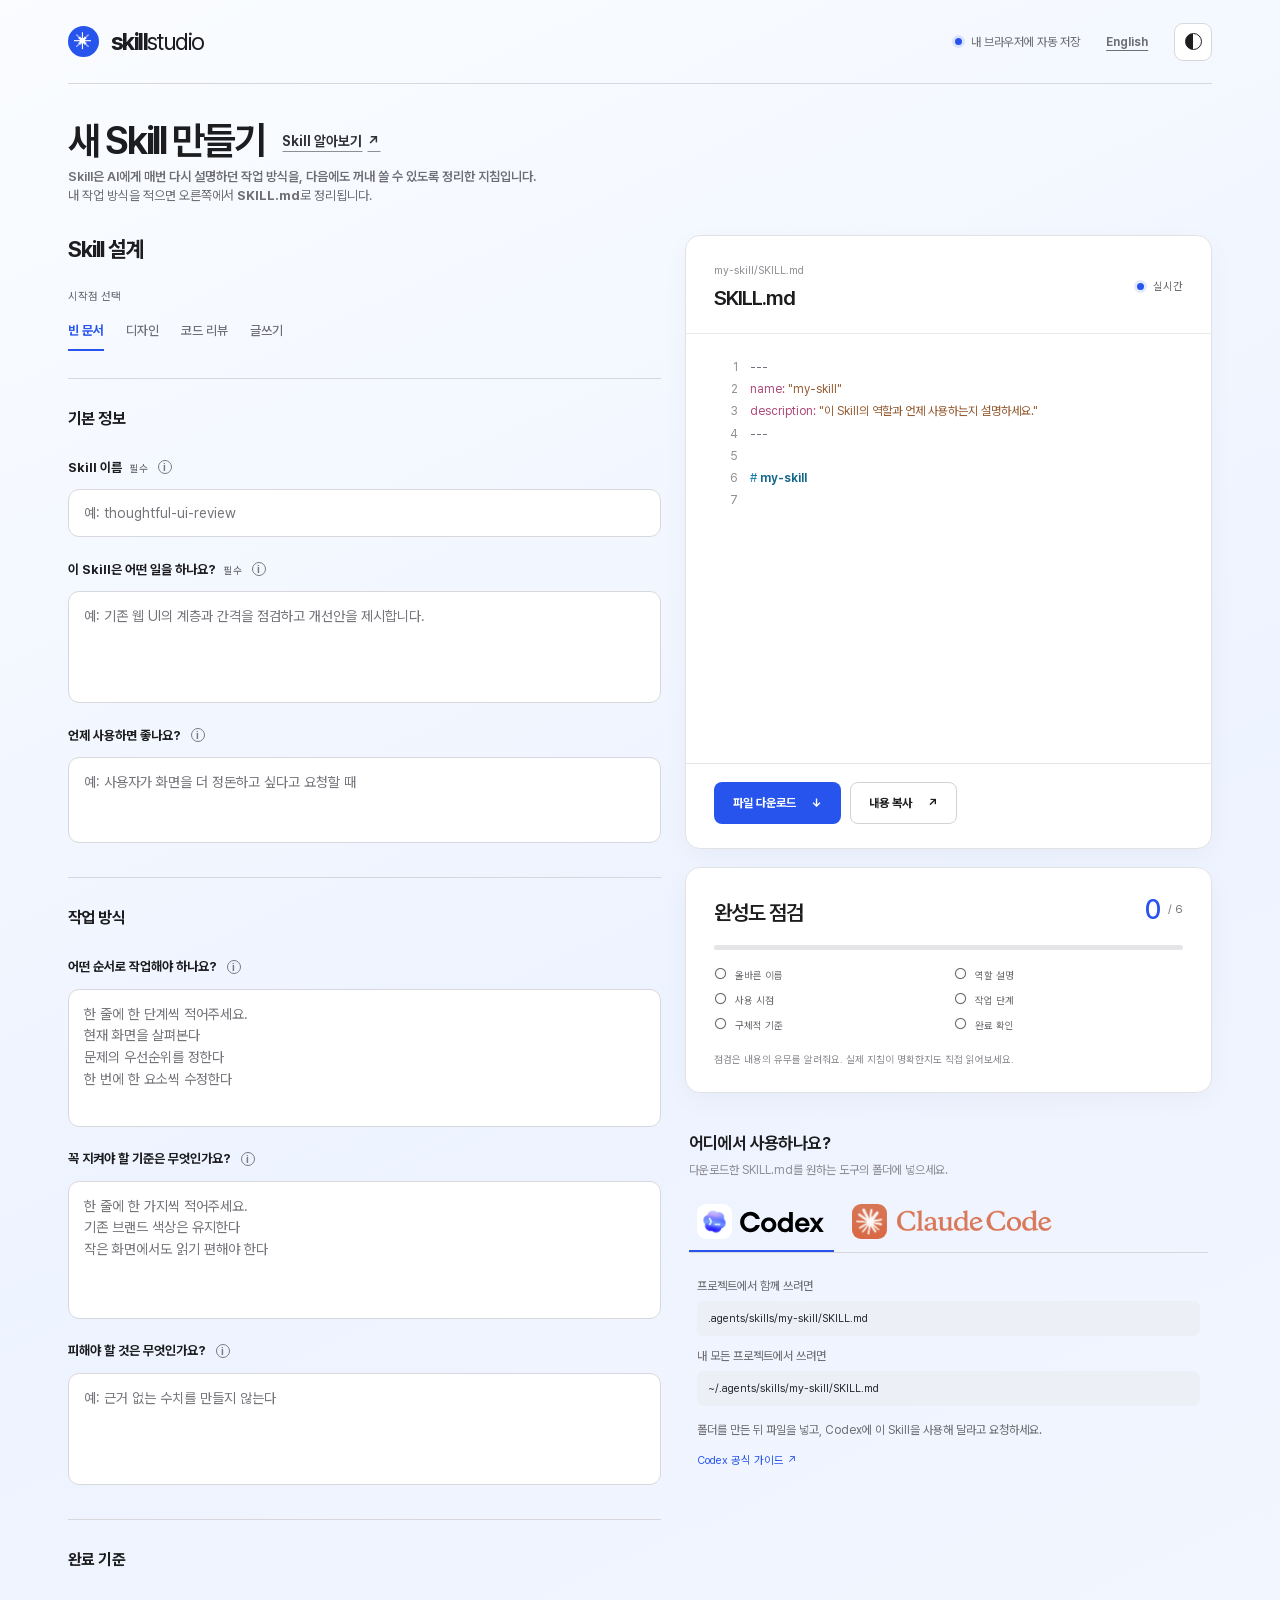
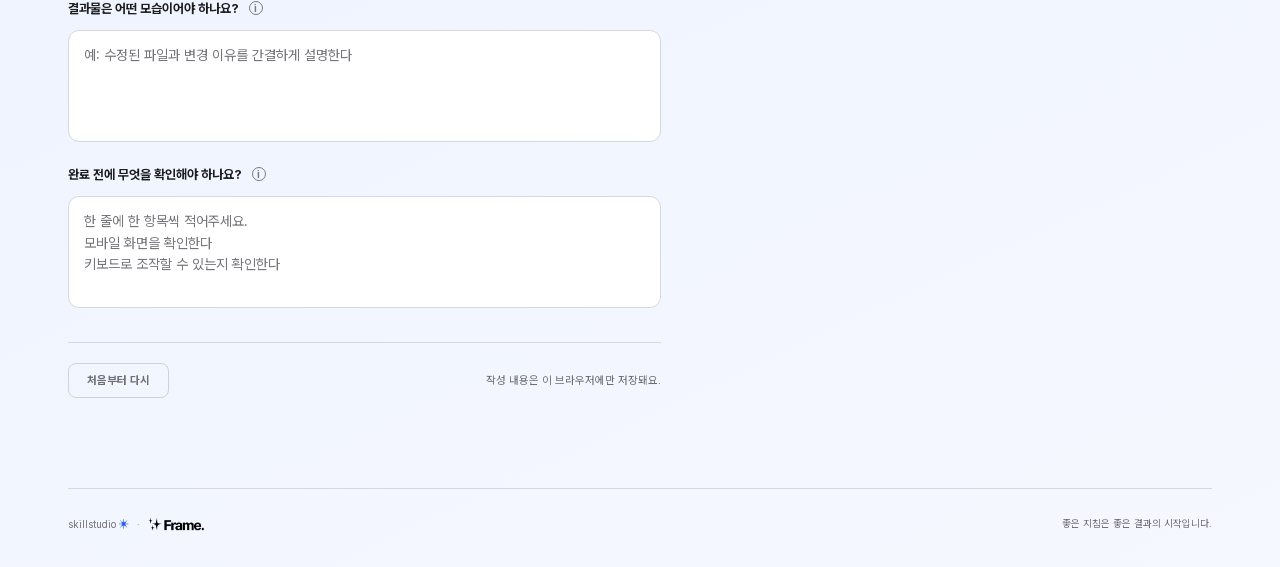
==== commit 0afcdf73: "영문 MVP 안내 구조 분리와 테마 전환 속도 개선 Skill 정의와 사용 장점 예시를 별도 페이지로 나누고, 편집기 링크를 Skill 알아보기로 통합한다. 한국어·영어 문구와 이" ====
--- a/index.html
+++ b/index.html
@@ -17,9 +17,9 @@
       }
     </script>
     <title>Skill Studio — 나만의 Skill 만들기</title>
-    <link rel="stylesheet" href="./style.css?v=guide-reveal-1" />
-    <script src="./i18n.js?v=en-mvp-1" defer></script>
-    <script src="./script.js?v=en-mvp-1" defer></script>
+    <link rel="stylesheet" href="./style.css?v=en-mvp-2" />
+    <script src="./i18n.js?v=en-mvp-2" defer></script>
+    <script src="./script.js?v=en-mvp-2" defer></script>
   </head>
   <body>
     <div class="app-shell">
@@ -30,7 +30,7 @@
 
       <main id="top">
         <section class="editor-intro" aria-labelledby="page-title">
-          <div class="editor-intro-row"><div class="editor-title-row"><h1 id="page-title">새 Skill 만들기</h1><a class="intro-guide-link" href="./about.html">Skill을 쓰면 뭐가 좋나요? <span aria-hidden="true">↗</span></a></div><p class="editor-intro-definition">Skill은 AI에게 매번 다시 설명하던 작업 방식을, 다음에도 꺼내 쓸 수 있도록 정리한 지침입니다.</p><p>내 작업 방식을 적으면 오른쪽에서 <code>SKILL.md</code>로 정리됩니다.</p></div>
+          <div class="editor-intro-row"><div class="editor-title-row"><h1 id="page-title">새 Skill 만들기</h1><a class="intro-guide-link" href="./about.html">Skill 알아보기 <span aria-hidden="true">↗</span></a></div><p class="editor-intro-definition">Skill은 AI에게 매번 다시 설명하던 작업 방식을, 다음에도 꺼내 쓸 수 있도록 정리한 지침입니다.</p><p>내 작업 방식을 적으면 오른쪽에서 <code>SKILL.md</code>로 정리됩니다.</p></div>
         </section>
 
         <section class="workspace" aria-label="Skill 만들기 작업 공간">
--- a/style.css
+++ b/style.css
@@ -72,7 +72,10 @@
 @media (max-width: 620px) { .topbar-right { gap: 9px; } .theme-toggle { width: 35px; height: 35px; } }
 
 /* Quiet dark mode with a subtle blue depth behind the workspace. */
-:root, .panel, .template-row, .builder-footer, .file-tabs, .file-tab, .code-preview, .help-card, input, textarea { transition: background-color .2s ease, border-color .2s ease, color .2s ease, box-shadow .2s ease; }
+:root, .panel, .template-row, .builder-footer, .file-tabs, .file-tab, .code-preview, .help-card, input, textarea { transition: background-color .46s cubic-bezier(.22,1,.36,1), border-color .46s cubic-bezier(.22,1,.36,1), color .46s cubic-bezier(.22,1,.36,1), box-shadow .46s cubic-bezier(.22,1,.36,1); }
+@media (prefers-reduced-motion: reduce) {
+  :root, .panel, .template-row, .builder-footer, .file-tabs, .file-tab, .code-preview, .help-card, input, textarea { transition-duration: .15s; }
+}
 :root[data-theme="dark"] { color-scheme: dark; color: #f5f5f7; background-color: #000; background-image: radial-gradient(ellipse 125vw 120vh at 100% 100%, rgba(26, 53, 112, .62) 0%, rgba(19, 42, 92, .38) 30%, rgba(11, 27, 65, .18) 57%, rgba(5, 14, 38, .05) 78%, transparent 100%); background-attachment: fixed; }
 :root[data-theme="dark"] .topbar,
 :root[data-theme="dark"] .site-footer { border-color: #242424; }
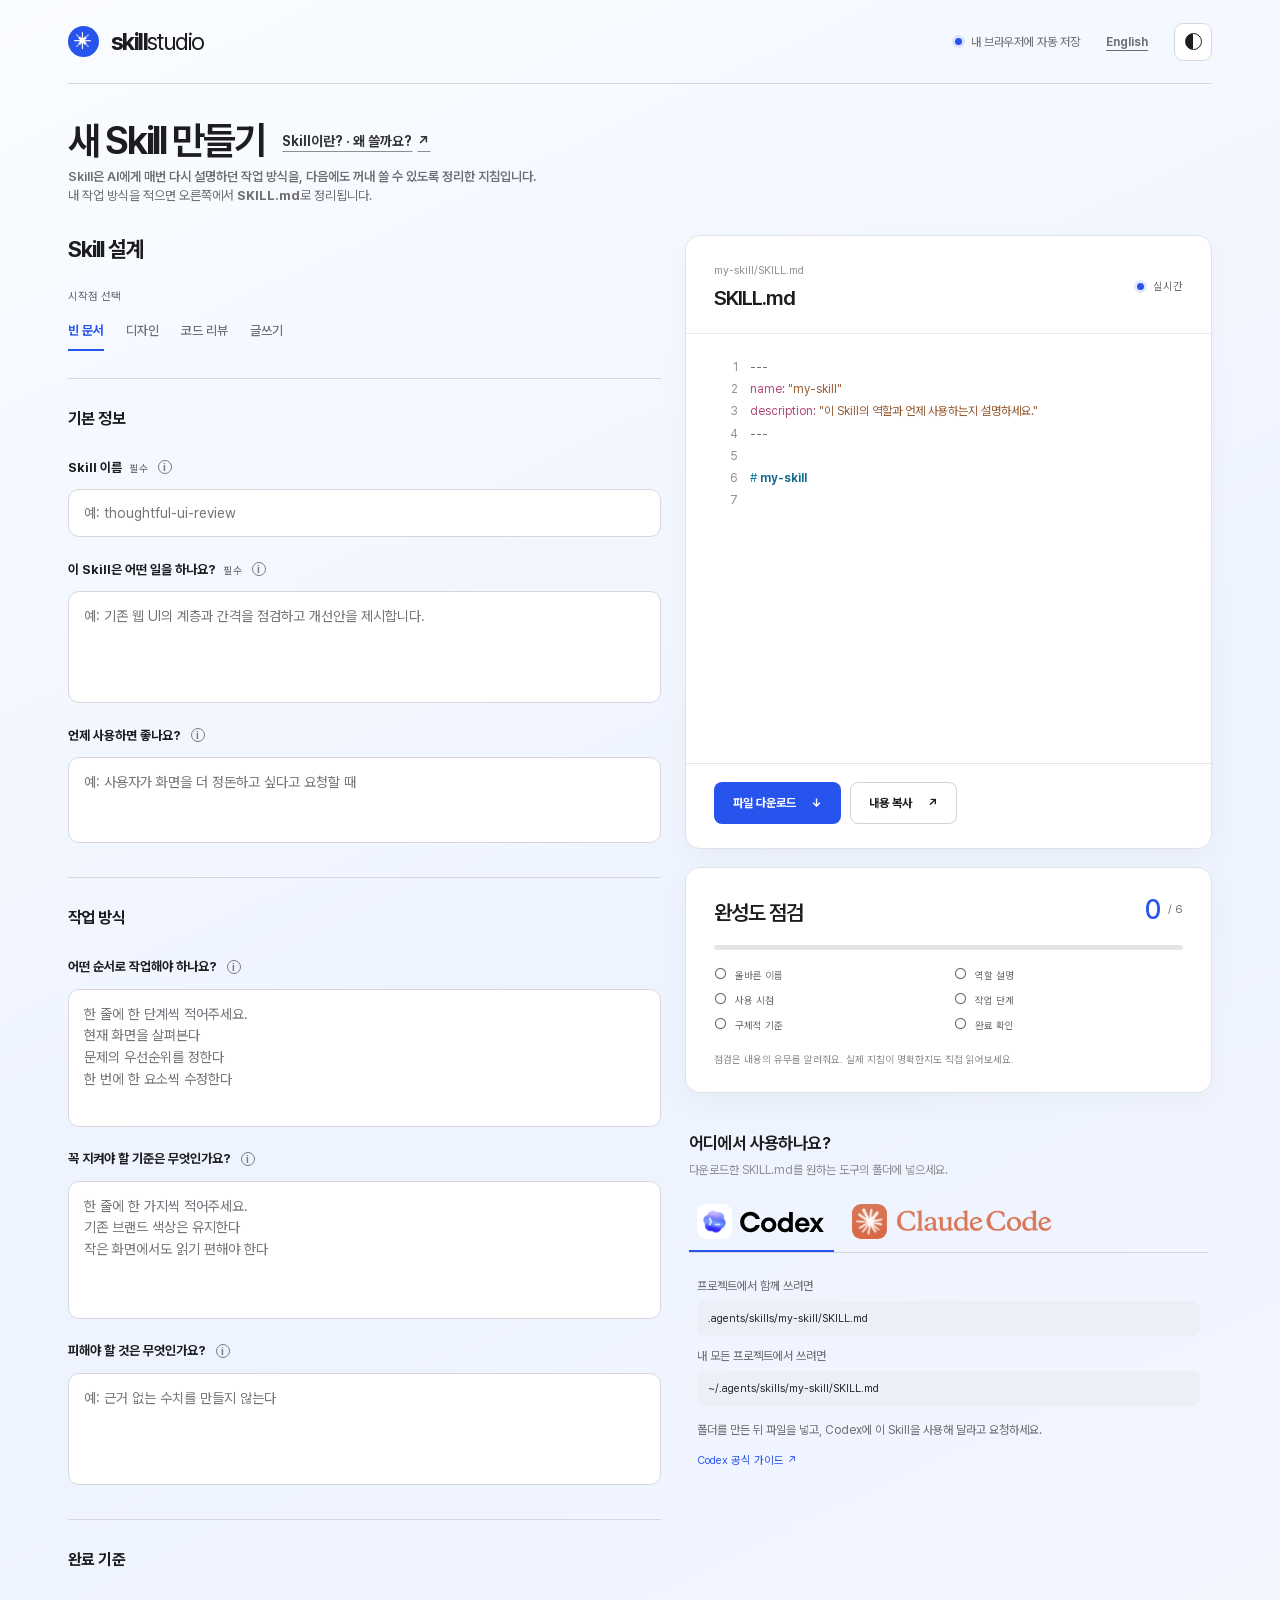
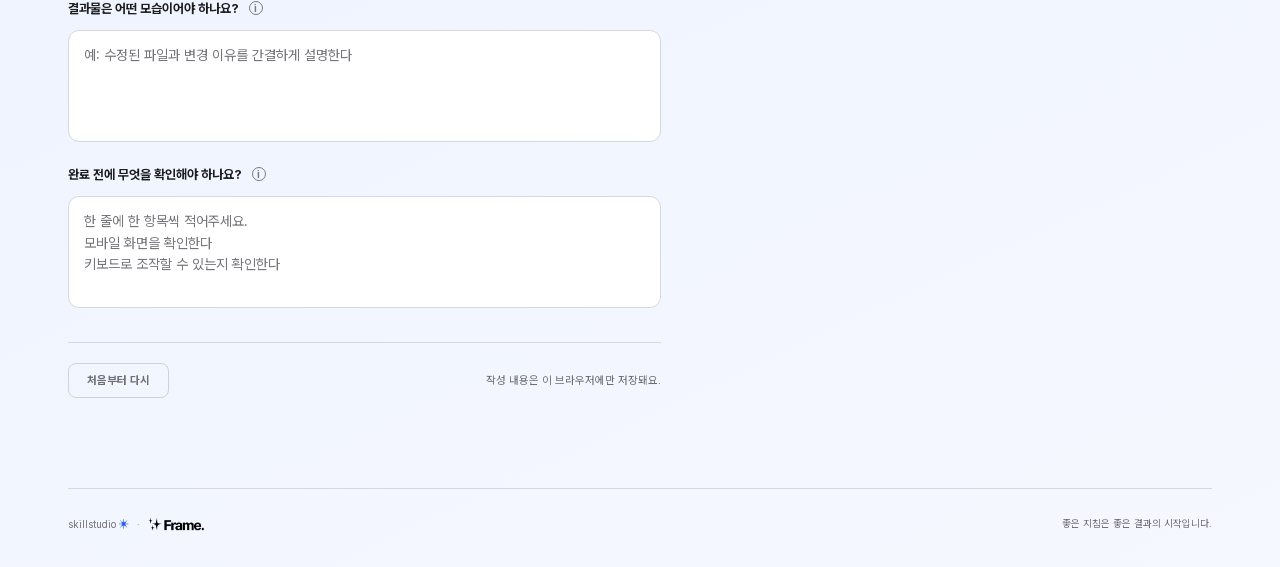
==== commit f0cf68a6: "Skill 안내 링크에 정의와 사용 장점 명시 편집 화면의 안내 링크를 두 페이지의 내용을 함께 예고하는 문구로 바꾸고, 영어 번역·README·언어 전환 테스트를 맞춘다." ====
--- a/index.html
+++ b/index.html
@@ -18,7 +18,7 @@
     </script>
     <title>Skill Studio — 나만의 Skill 만들기</title>
     <link rel="stylesheet" href="./style.css?v=en-mvp-2" />
-    <script src="./i18n.js?v=en-mvp-2" defer></script>
+    <script src="./i18n.js?v=en-mvp-3" defer></script>
     <script src="./script.js?v=en-mvp-2" defer></script>
   </head>
   <body>
@@ -30,7 +30,7 @@
 
       <main id="top">
         <section class="editor-intro" aria-labelledby="page-title">
-          <div class="editor-intro-row"><div class="editor-title-row"><h1 id="page-title">새 Skill 만들기</h1><a class="intro-guide-link" href="./about.html">Skill 알아보기 <span aria-hidden="true">↗</span></a></div><p class="editor-intro-definition">Skill은 AI에게 매번 다시 설명하던 작업 방식을, 다음에도 꺼내 쓸 수 있도록 정리한 지침입니다.</p><p>내 작업 방식을 적으면 오른쪽에서 <code>SKILL.md</code>로 정리됩니다.</p></div>
+          <div class="editor-intro-row"><div class="editor-title-row"><h1 id="page-title">새 Skill 만들기</h1><a class="intro-guide-link" href="./about.html">Skill이란? · 왜 쓸까요? <span aria-hidden="true">↗</span></a></div><p class="editor-intro-definition">Skill은 AI에게 매번 다시 설명하던 작업 방식을, 다음에도 꺼내 쓸 수 있도록 정리한 지침입니다.</p><p>내 작업 방식을 적으면 오른쪽에서 <code>SKILL.md</code>로 정리됩니다.</p></div>
         </section>
 
         <section class="workspace" aria-label="Skill 만들기 작업 공간">
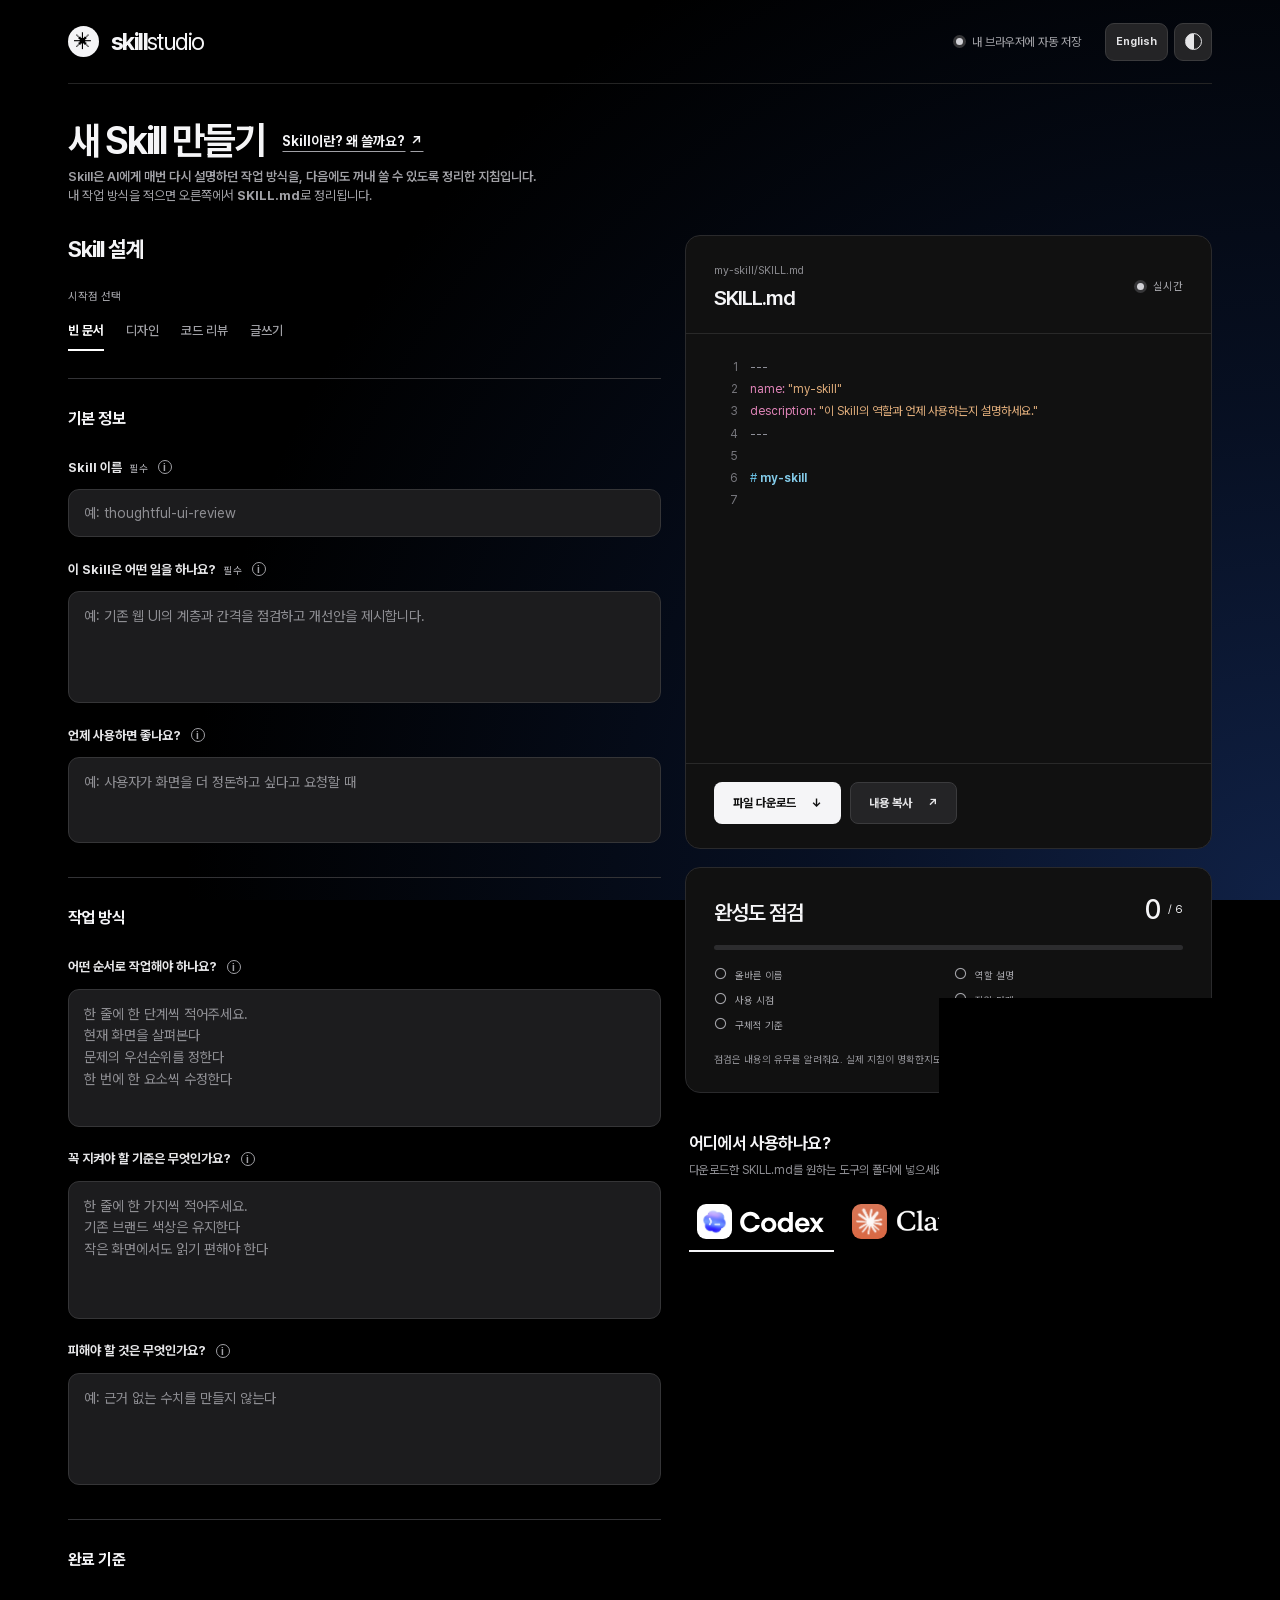
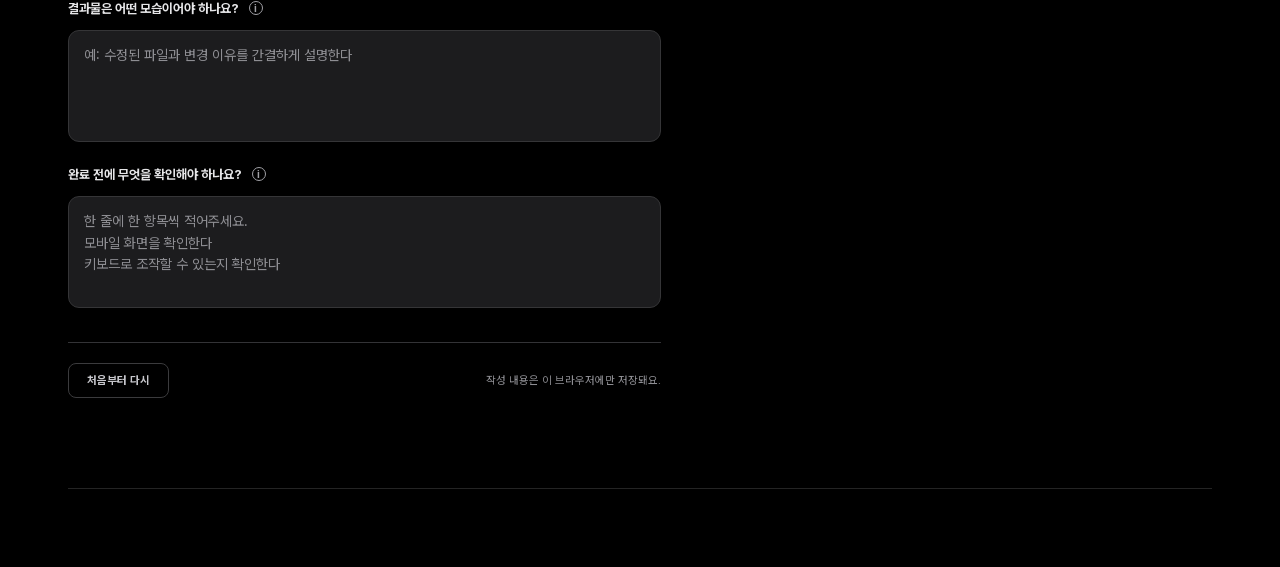
==== commit fb3ce556: "feat: unify Skill guide and refine editor welcome motion Bring the Skill definition and before-and-a" ====
--- a/index.html
+++ b/index.html
@@ -1,36 +1,36 @@
 <!doctype html>
-<html lang="ko">
+<html lang="ko" class="editor-page">
   <head>
     <meta charset="UTF-8" />
     <meta name="viewport" content="width=device-width, initial-scale=1.0" />
     <meta name="referrer" content="no-referrer" />
-    <meta name="theme-color" content="#fafcff" />
+    <meta name="theme-color" content="#000000" />
     <meta name="description" content="질문에 답하며 나만의 AI Skill을 만들고 SKILL.md로 내보내세요." />
     <script>
       try {
         const savedTheme = localStorage.getItem('skill-studio-theme');
-        document.documentElement.dataset.theme = savedTheme === 'light' || savedTheme === 'dark'
-          ? savedTheme
-          : (matchMedia('(prefers-color-scheme: dark)').matches ? 'dark' : 'light');
+        document.documentElement.dataset.theme = savedTheme === 'light' || savedTheme === 'dark' ? savedTheme : 'dark';
       } catch {
-        document.documentElement.dataset.theme = matchMedia('(prefers-color-scheme: dark)').matches ? 'dark' : 'light';
+        document.documentElement.dataset.theme = 'dark';
       }
+      document.querySelector('meta[name="theme-color"]').content = document.documentElement.dataset.theme === 'dark' ? '#000000' : '#fafcff';
     </script>
     <title>Skill Studio — 나만의 Skill 만들기</title>
-    <link rel="stylesheet" href="./style.css?v=en-mvp-2" />
+    <link rel="stylesheet" href="./style.css?v=en-mvp-5" />
     <script src="./i18n.js?v=en-mvp-3" defer></script>
-    <script src="./script.js?v=en-mvp-2" defer></script>
+    <script src="./script.js?v=en-mvp-3" defer></script>
   </head>
-  <body>
+  <body class="editor-motion-ready">
+    <div class="editor-startup-spotlight" aria-hidden="true"></div>
     <div class="app-shell">
       <header class="topbar">
         <a class="brand" href="./" aria-label="Skill Studio 처음으로"><span class="brand-mark" aria-hidden="true">✳</span><span>skill<span class="brand-light">studio</span></span></a>
-        <div class="topbar-right"><span class="local-pill"><span class="status-dot"></span> 내 브라우저에 자동 저장</span><a class="language-link" data-language-link href="?lang=en" lang="en">English</a><button class="theme-toggle" type="button" id="theme-toggle" aria-label="다크 모드로 전환" title="다크 모드로 전환"><span class="theme-glyph" aria-hidden="true"></span></button></div>
+        <div class="topbar-right"><span class="local-pill"><span class="status-dot"></span> 내 브라우저에 자동 저장</span><div class="header-preferences"><a class="language-link" data-language-link href="?lang=en" lang="en">English</a><button class="theme-toggle" type="button" id="theme-toggle" aria-label="다크 모드로 전환" title="다크 모드로 전환"><span class="theme-glyph" aria-hidden="true"></span></button></div></div>
       </header>
 
       <main id="top">
         <section class="editor-intro" aria-labelledby="page-title">
-          <div class="editor-intro-row"><div class="editor-title-row"><h1 id="page-title">새 Skill 만들기</h1><a class="intro-guide-link" href="./about.html">Skill이란? · 왜 쓸까요? <span aria-hidden="true">↗</span></a></div><p class="editor-intro-definition">Skill은 AI에게 매번 다시 설명하던 작업 방식을, 다음에도 꺼내 쓸 수 있도록 정리한 지침입니다.</p><p>내 작업 방식을 적으면 오른쪽에서 <code>SKILL.md</code>로 정리됩니다.</p></div>
+          <div class="editor-intro-row"><div class="editor-title-row"><h1 id="page-title">새 Skill 만들기</h1><a class="intro-guide-link" href="./about.html">Skill이란? 왜 쓸까요? <span aria-hidden="true">↗</span></a></div><p class="editor-intro-definition">Skill은 AI에게 매번 다시 설명하던 작업 방식을, 다음에도 꺼내 쓸 수 있도록 정리한 지침입니다.</p><p>내 작업 방식을 적으면 오른쪽에서 <code>SKILL.md</code>로 정리됩니다.</p></div>
         </section>
 
         <section class="workspace" aria-label="Skill 만들기 작업 공간">
--- a/style.css
+++ b/style.css
@@ -244,12 +244,13 @@
 
 /* Platform help is part of the work area, not a promotional card. */
 .platform-guide { padding: 23px 4px 8px; color: inherit; }
-.language-link { flex: none; padding: 8px 2px; color: #6e6e73; font-size: 12px; font-weight: 650; text-decoration: underline; text-underline-offset: 4px; transition: color .15s ease, opacity .15s ease; }
-.language-link:hover { color: #1d1d1f; }
-.language-link:active { opacity: .65; }
-:root[data-theme="dark"] .language-link { color: #a1a1a6; }
-:root[data-theme="dark"] .language-link:hover { color: #fff; }
-@media (max-width: 620px) { .topbar-right { gap: 12px; } .language-link { font-size: 11px; } }
+.header-preferences { display: inline-flex; align-items: center; gap: 6px; flex: none; }
+.language-link { display: inline-flex; align-items: center; justify-content: center; flex: none; min-width: 58px; height: 38px; padding: 0 10px; border: 1px solid #d8d8dc; border-radius: 9px; background: #fff; color: #1d1d1f; font-size: 11px; font-weight: 650; text-decoration: none; transition: color .18s ease, background .18s ease, border-color .18s ease, transform .18s ease; }
+.language-link:hover { background: #ededf0; border-color: #c7c7cc; }
+.language-link:active { transform: scale(.96); }
+:root[data-theme="dark"] .language-link { color: #e5e5e7; background: #242426; border-color: #3b3b3d; }
+:root[data-theme="dark"] .language-link:hover { color: #fff; background: #303033; border-color: #626266; }
+@media (max-width: 620px) { .topbar-right { gap: 12px; } .header-preferences { gap: 5px; } .language-link { min-width: 52px; height: 35px; padding: 0 8px; font-size: 10px; } }
 .platform-guide.guide-motion-ready { transition: opacity 600ms ease-out, transform 700ms cubic-bezier(.18,.72,.2,1); }
 .platform-guide.guide-motion-ready:not(.is-revealed) { opacity: 0; transform: translateY(12px); }
 .guide-heading h2 { margin: 0; font-size: 17px; font-weight: 650; letter-spacing: -.035em; line-height: 1.15; }
@@ -316,8 +317,8 @@
 .intro-guide-link:hover { color: #1c1c1e; }
 .intro-guide-link:active { transform: scale(.975); }
 .about-main { max-width: 960px; margin: 0 auto; padding: 68px 0 88px; }
-.about-motion-ready .page-reveal { transition: opacity 600ms ease-out, transform 700ms cubic-bezier(.18,.72,.2,1); }
-.about-motion-ready .page-reveal:not(.is-revealed) { opacity: 0; transform: translateY(12px); }
+.about-motion-ready .page-reveal, .editor-motion-ready .page-reveal { transition: opacity 600ms ease-out, transform 700ms cubic-bezier(.18,.72,.2,1); }
+.about-motion-ready .page-reveal:not(.is-revealed), .editor-motion-ready .page-reveal:not(.is-revealed) { opacity: 0; transform: translateY(12px); }
 .about-overline { margin: 0 0 16px; color: #6e6e73; font-size: 12px; font-weight: 650; }
 .about-intro h1 { margin: 0; font-size: clamp(46px, 6vw, 72px); line-height: 1.08; letter-spacing: -.065em; font-weight: 680; }
 .about-lead { max-width: 650px; margin: 23px 0 0; color: #55555c; font-size: clamp(17px, 2vw, 21px); line-height: 1.65; word-break: keep-all; }
@@ -453,18 +454,32 @@
 :root[data-theme="dark"] .builder input:focus,
 :root[data-theme="dark"] .builder textarea:focus { border-color: #b6b6ba; box-shadow: 0 0 0 3px rgba(255,255,255,.11); }
 
-/* Builder sequence and a quiet confirmation when the generated file changes. */
-@keyframes studio-arrive { from { opacity: 0; transform: translateY(12px); } to { opacity: 1; transform: translateY(0); } }
+/* Tile's separate travel and illumination beats, recolored for Skill Studio. */
+:root.editor-page[data-theme="dark"] { background-color: #000; background-image: none; }
+:root.editor-page[data-theme="light"] { background-color: #fafcff; background-image: none; }
+.editor-motion-ready .app-shell { position: relative; z-index: 1; }
+.editor-startup-spotlight {
+  position: fixed;
+  inset: 0;
+  z-index: 0;
+  pointer-events: none;
+  background: radial-gradient(circle at bottom right, rgba(26, 53, 112, .62) 0%, rgba(19, 42, 92, .38) 30%, transparent 70%);
+  transform-origin: 100% 100%;
+  animation: editor-spotlight-rise 2.8s cubic-bezier(.22,.61,.36,1) 250ms both,
+             editor-spotlight-illuminate 2.8s cubic-bezier(.4,0,.2,1) 250ms both;
+}
+:root[data-theme="light"] .editor-startup-spotlight {
+  background: radial-gradient(circle at bottom right, rgba(88, 130, 228, .12) 0%, rgba(88, 130, 228, .05) 35%, transparent 70%);
+}
+@keyframes editor-spotlight-rise { from { transform: translate3d(0, 20vh, 0); } to { transform: translate3d(0, 0, 0); } }
+@keyframes editor-spotlight-illuminate { from { opacity: 0; } to { opacity: 1; } }
 @keyframes preview-refresh { 0% { opacity: .62; transform: translateY(3px); } 100% { opacity: 1; transform: translateY(0); } }
-.topbar > * { animation: studio-arrive 480ms cubic-bezier(.2,.75,.25,1) both; }
-.intro { animation: studio-arrive 560ms cubic-bezier(.2,.75,.25,1) 55ms both; }
-.workspace > :first-child { animation: studio-arrive 620ms cubic-bezier(.2,.75,.25,1) 100ms both; }
-.workspace > :last-child { animation: studio-arrive 620ms cubic-bezier(.2,.75,.25,1) 175ms both; }
 .code-preview.is-updating { animation: preview-refresh 260ms ease-out both; }
 .quality-list li::before { transition: color 180ms ease, transform 220ms cubic-bezier(.2,.75,.25,1); }
 .quality-list li.is-complete::before { transform: scale(1.08); }
 @media (prefers-reduced-motion: reduce) {
-  .topbar > *, .intro, .workspace > :first-child, .workspace > :last-child { animation: studio-fade .15s ease-out both; }
+  .editor-startup-spotlight { animation: studio-fade .15s ease-out both; }
+  .editor-motion-ready .page-reveal, .editor-motion-ready .page-reveal:not(.is-revealed) { opacity: 1; transform: none; transition: opacity .15s ease-out; animation: studio-fade .15s ease-out both; }
   .code-preview.is-updating { animation: studio-fade .15s ease-out both; }
   .quality-list li::before { transition: opacity .15s ease; transform: none; }
   @keyframes studio-fade { from { opacity: .6; } to { opacity: 1; } }
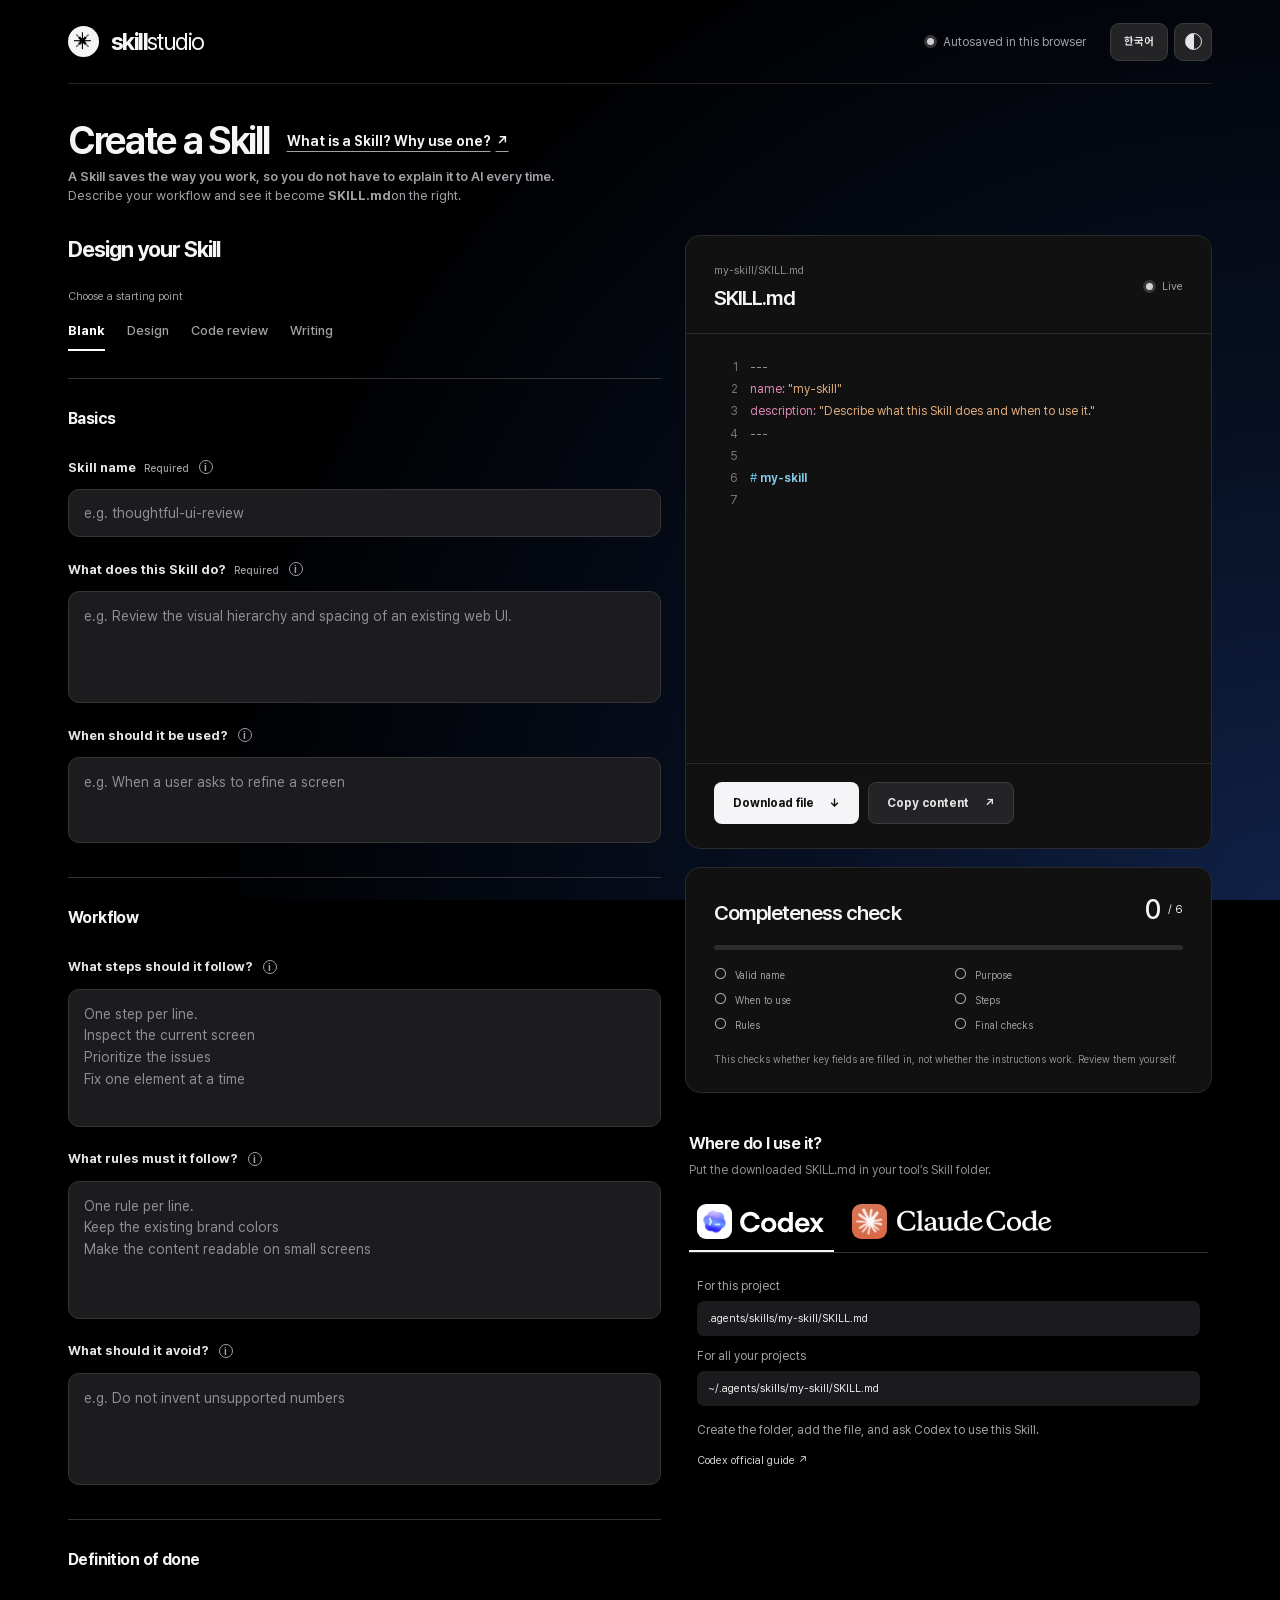
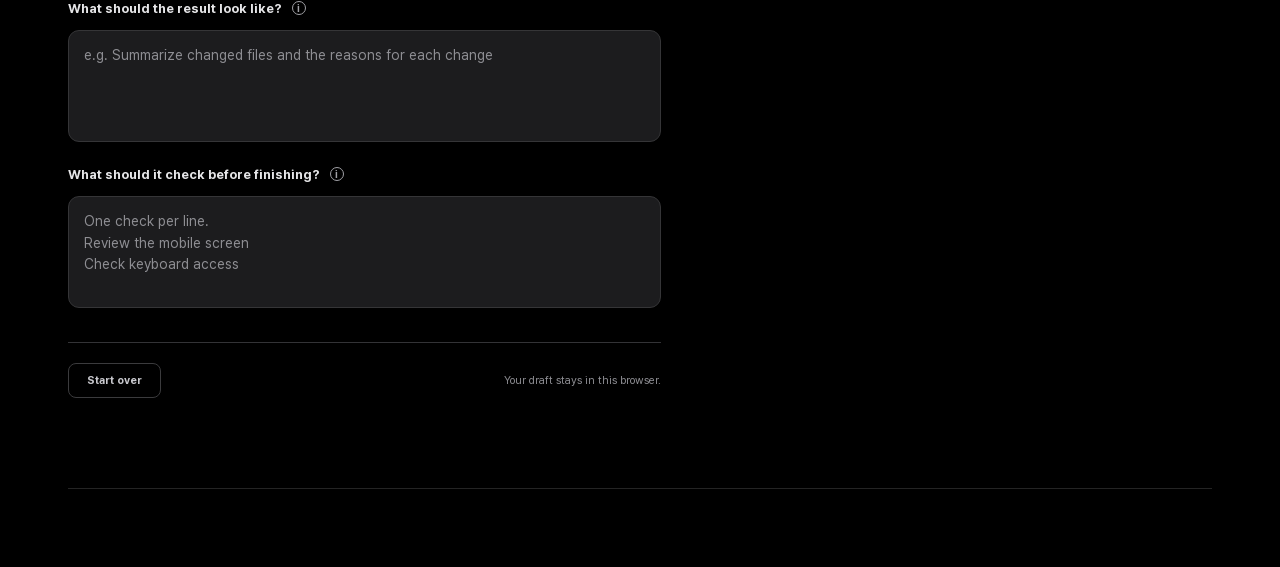
==== commit 17ebe71a: "Add browser language detection and preference" ====
--- a/index.html
+++ b/index.html
@@ -17,7 +17,7 @@
     </script>
     <title>Skill Studio — 나만의 Skill 만들기</title>
     <link rel="stylesheet" href="./style.css?v=en-mvp-5" />
-    <script src="./i18n.js?v=en-mvp-3" defer></script>
+    <script src="./i18n.js?v=en-mvp-4" defer></script>
     <script src="./script.js?v=en-mvp-3" defer></script>
   </head>
   <body class="editor-motion-ready">
--- a/style.css
+++ b/style.css
@@ -317,11 +317,15 @@
 .intro-guide-link:hover { color: #1c1c1e; }
 .intro-guide-link:active { transform: scale(.975); }
 .about-main { max-width: 960px; margin: 0 auto; padding: 68px 0 88px; }
+.about-skip-link { position: fixed; z-index: 100; top: 12px; left: 12px; padding: 10px 14px; border-radius: 9px; background: #fff; color: #1d1d1f; font-size: 14px; font-weight: 700; transform: translateY(-160%); }
+.about-skip-link:focus-visible { transform: translateY(0); outline: 2px solid #2754ed; outline-offset: 2px; }
+.about-page a:focus-visible, .about-page button:focus-visible, .about-page [tabindex="0"]:focus-visible { outline: 2px solid #2754ed; outline-offset: 3px; }
+:root[data-theme="dark"] .about-page a:focus-visible, :root[data-theme="dark"] .about-page button:focus-visible, :root[data-theme="dark"] .about-page [tabindex="0"]:focus-visible { outline-color: #a9c4ff; }
 .about-motion-ready .page-reveal, .editor-motion-ready .page-reveal { transition: opacity 600ms ease-out, transform 700ms cubic-bezier(.18,.72,.2,1); }
 .about-motion-ready .page-reveal:not(.is-revealed), .editor-motion-ready .page-reveal:not(.is-revealed) { opacity: 0; transform: translateY(12px); }
 .about-overline { margin: 0 0 16px; color: #6e6e73; font-size: 12px; font-weight: 650; }
 .about-intro h1 { margin: 0; font-size: clamp(46px, 6vw, 72px); line-height: 1.08; letter-spacing: -.065em; font-weight: 680; }
-.about-lead { max-width: 650px; margin: 23px 0 0; color: #55555c; font-size: clamp(17px, 2vw, 21px); line-height: 1.65; word-break: keep-all; }
+.about-lead { max-width: 650px; margin: 23px 0 0; color: #55555c; font-size: clamp(16px, 1.9vw, 20px); line-height: 1.65; word-break: keep-all; }
 .about-definition { display: grid; grid-template-columns: minmax(0, 1.1fr) minmax(0, .9fr); gap: 54px; align-items: start; margin-top: 72px; padding-top: 30px; border-top: 1px solid #d8d8dc; }
 .about-main h2 { margin: 0; font-size: 22px; line-height: 1.18; letter-spacing: -.04em; font-weight: 650; }
 .about-definition p, .about-next p { margin: 14px 0 0; color: #626268; font-size: 14px; line-height: 1.8; word-break: keep-all; }
@@ -353,28 +357,88 @@
 .about-ai-window.chat-motion-ready .about-ai-response.chat-reveal:not(.is-revealed) .about-ai-response-mark { transform: scale(.8) rotate(-12deg); }
 .about-ai-before-label { display: flex; justify-content: space-between; gap: 12px; margin: 0 0 15px; color: #30323b; font-size: 12px; font-weight: 700; }
 .about-ai-before-label span { color: #777984; font-weight: 400; }
-.about-ai-after-label { margin: 30px 0 20px; padding-top: 25px; border-top: 1px solid #e5e5e9; }
-.about-ai-before-answer { margin: 0; color: #626268; font-size: 13px; line-height: 1.7; word-break: keep-all; }
+.about-ai-after-label { align-items: center; margin: 28px 0 20px; padding: 16px 18px; border: 1px solid #cbd7fc; border-radius: 12px; background: rgba(39,84,237,.07); color: #244aca; font-size: 14px; }
+.about-ai-after-label span { color: #5368a7; font-size: 12px; }
+.about-ai-before-answer { margin: 0; color: #626268; font-size: 14px; line-height: 1.7; word-break: keep-all; }
 .about-ai-skill-name { width: fit-content; margin: 0 auto 20px; padding: 6px 10px; border: 1px solid #e8e9ee; border-radius: 6px; color: #7c7e89; background: #f8f8fa; font-size: 11px; letter-spacing: .01em; }
-.about-ai-user { max-width: min(78%, 590px); width: fit-content; margin: 0 0 24px auto; padding: 12px 16px; border: 1px solid #e5e5e9; border-radius: 15px 15px 5px 15px; background: #f2f2f4; color: #282a32; font-size: 13px; line-height: 1.6; word-break: keep-all; }
+.about-ai-user { max-width: min(78%, 590px); width: fit-content; margin: 0 0 24px auto; padding: 12px 16px; border: 1px solid #e5e5e9; border-radius: 15px 15px 5px 15px; background: #f2f2f4; color: #282a32; font-size: 14px; line-height: 1.6; word-break: keep-all; }
 .about-ai-user-before { max-width: min(90%, 640px); }
 .about-ai-revision { margin-top: 18px; }
 .about-ai-response { display: flex; align-items: flex-start; gap: 12px; max-width: 680px; }
 .about-ai-response-mark { display: grid; place-items: center; flex: none; width: 28px; height: 28px; border: 1px solid #e8e9ed; border-radius: 8px; color: #4a4d58; font-size: 15px; }
 .about-ai-response > div { min-width: 0; padding-top: 3px; }
 .about-ai-answer { margin: 0; color: #30323b; font-size: 14px; line-height: 1.75; word-break: keep-all; animation: about-ai-arrive .3s both ease-out; }
-.about-ai-loading { display: flex; align-items: center; gap: 10px; margin: 3px 0 0; color: #777985; font-size: 12px; line-height: 1.5; }
-.about-ai-loading > span:last-child { background: linear-gradient(90deg, #868893 25%, #30323b 50%, #868893 75%); background-size: 200% 100%; background-clip: text; -webkit-background-clip: text; color: transparent; animation: about-ai-shimmer 1.4s linear infinite; }
+.about-ai-answer.is-streaming { white-space: pre-wrap; }
+.about-ai-stream-word { display: inline; animation: about-ai-stream-in .32s ease-out both; }
+@keyframes about-ai-stream-in { from { opacity: 0; filter: blur(2px); } to { opacity: 1; filter: blur(0); } }
+.about-ai-answer.is-illuminating { background-image: linear-gradient(105deg, #30323b 28%, #5d76d9 42%, #2754ed 50%, #5d76d9 58%, #30323b 72%); background-size: 200% 100%; background-clip: text; -webkit-background-clip: text; color: transparent; animation: about-ai-answer-glow 2.3s ease-in-out 2 both; }
+.about-ai-loading { display: flex; align-items: center; gap: 10px; margin: 3px 0 0; color: #777985; font-size: 13px; line-height: 1.5; }
+.about-ai-loading > span:nth-child(2) { background: linear-gradient(90deg, #868893 25%, #30323b 50%, #868893 75%); background-size: 200% 100%; background-clip: text; -webkit-background-clip: text; color: transparent; animation: about-ai-shimmer 1.4s linear infinite; }
+.about-ai-elapsed { display: inline-flex; align-items: baseline; flex: none; gap: 0; margin-left: -2px; color: #777985; font-size: 11px; font-variant-numeric: tabular-nums; white-space: nowrap; }
+.about-ai-elapsed-window { position: relative; display: inline-block; overflow: hidden; line-height: 1.2; vertical-align: bottom; }
+.about-ai-elapsed-sizer { display: block; height: 1.2em; line-height: 1.2; visibility: hidden; }
+.about-ai-elapsed-value { position: absolute; inset: 0; display: block; text-align: right; line-height: 1.2; transition: transform 520ms cubic-bezier(.2,.75,.25,1), opacity 520ms ease; }
+.about-ai-elapsed-value.is-entering { transform: translateY(100%); opacity: 0; }
+.about-ai-elapsed-value.is-leaving { transform: translateY(-100%); opacity: 0; }
 .about-ai-pixels { display: grid; grid-template-columns: repeat(3, 4px); gap: 2px; flex: none; }
 .about-ai-pixels i { display: block; width: 4px; height: 4px; border-radius: 1px; background: currentColor; opacity: .16; animation: about-ai-pixel 650ms ease-in-out infinite; }
 .about-ai-pixels i:nth-child(2), .about-ai-pixels i:nth-child(4), .about-ai-pixels i:nth-child(6), .about-ai-pixels i:nth-child(8) { animation-delay: 90ms; }
 .about-ai-pixels i:nth-child(1), .about-ai-pixels i:nth-child(3), .about-ai-pixels i:nth-child(7), .about-ai-pixels i:nth-child(9) { animation-delay: 180ms; }
-.about-ai-caption { margin: 16px 0 0; color: #777984; font-size: 11px; line-height: 1.5; }
+.about-ai-caption { margin: 12px 0 0; color: #777984; font-size: 12px; line-height: 1.5; }
 @keyframes about-ai-pixel { 0%, 100% { opacity: .16; } 45% { opacity: 1; } }
 @keyframes about-ai-shimmer { to { background-position-x: -200%; } }
+@keyframes about-ai-answer-glow { from { background-position: 100% 0; } to { background-position: 0 0; } }
 @keyframes about-ai-arrive { from { opacity: 0; transform: translateY(5px); } to { opacity: 1; transform: translateY(0); } }
-.about-benefits-note { margin: 22px 0 0; color: #6e6e73; font-size: 12px; line-height: 1.65; word-break: keep-all; }
+.about-benefits-note { margin: 7px 0 0; color: #6e6e73; font-size: 12px; line-height: 1.65; word-break: keep-all; }
 .about-steps { margin-top: 70px; }
+.about-case { margin-top: 62px; padding-top: 28px; border-top: 1px solid #d8d8dc; }
+.about-case-heading { display: flex; align-items: end; justify-content: space-between; gap: 28px; }
+.about-case-heading .about-overline { margin-bottom: 9px; }
+.about-case-heading > p { max-width: 365px; margin: 0; color: #626268; font-size: 13px; line-height: 1.65; word-break: keep-all; }
+.about-case-grid { display: grid; grid-template-columns: repeat(2, minmax(0, 1fr)); gap: 12px; margin-top: 22px; }
+.about-case-grid > div { min-height: 164px; padding: 22px 24px; border: 1px solid #dedfe4; border-radius: 15px; background: #fff; }
+.about-case-kicker { color: #666971; font-size: 12px; font-weight: 700; }
+.about-case-grid p { margin: 14px 0 17px; font-size: 15px; line-height: 1.65; word-break: keep-all; }
+.about-case-grid small { color: #737782; font-size: 11px; line-height: 1.6; }
+.about-case-grid small strong { font-weight: 650; }
+.about-case-demo { display: flex; align-items: center; justify-content: space-between; gap: 30px; margin-top: 12px; padding: 18px 24px; border: 1px solid #dedfe4; border-radius: 15px; background: #fff; }
+.about-case-demo p { max-width: 500px; margin: 7px 0 0; color: #626268; font-size: 13px; line-height: 1.7; }
+.about-case-comparison { display: grid; grid-template-columns: repeat(2, minmax(0, 1fr)); gap: 12px; margin-top: 12px; }
+.about-case-result { min-height: 190px; padding: 23px 25px; border: 1px solid #dedfe4; border-radius: 15px; background: #fff; }
+.about-case-result-fixed { border-color: #a8bced; background: #f2f5ff; }
+.about-case-result .about-case-readout { margin-top: 23px; }
+.about-case-result p { margin: 22px 0 0; color: #737782; font-size: 12px; line-height: 1.6; }
+.about-case-readout { display: flex; align-items: center; flex: none; gap: 4px; white-space: nowrap; font-variant-numeric: tabular-nums; }
+.about-case-first-clip { display: block; flex: none; width: .8em; height: 1em; overflow: hidden; font-size: 38px; line-height: 1; }
+.about-case-first-window { font-size: 1em !important; transition: transform .5s cubic-bezier(.22,1,.36,1); }
+.about-case-first-readout.is-shifted .about-case-total { transform: translateY(12px); }
+.about-case-window { position: relative; display: block; width: .8em; height: 1em; overflow: hidden; color: #1d1d1f; font-size: 38px; line-height: 1; font-weight: 650; letter-spacing: -.04em; }
+.about-case-track { display: flex; flex-direction: column; transform: translateY(0); transition: transform .5s cubic-bezier(.22,1,.36,1); }
+.about-case-track span { display: block; flex: 0 0 1em; height: 1em; line-height: 1; }
+.about-case-total { align-self: end; padding-bottom: 4px; color: #74747a; font-size: 15px; }
+.about-case-first-readout .about-case-total { transition: transform .5s cubic-bezier(.22,1,.36,1); }
+.about-case-buttons { display: flex; gap: 4px; }
+.about-case-buttons button { min-width: 34px; min-height: 36px; border: 1px solid #d8d8dc; border-radius: 8px; background: transparent; color: #494b52; transition: background .15s ease, color .15s ease, transform .15s ease; }
+.about-case-buttons button:hover { background: #f0f1f5; }
+.about-case-buttons button[aria-pressed="true"] { border-color: #293c70; background: #293c70; color: #fff; }
+.about-case-buttons button:active { transform: scale(.93); }
+.about-case-footnote { margin: 18px 0 0; color: #74747a; font-size: 12px; line-height: 1.7; font-weight: 500; word-break: keep-all; }
+.about-case-caution { color: #b84b53; font-weight: 600; }
+.sr-only { position: absolute; width: 1px; height: 1px; padding: 0; margin: -1px; overflow: hidden; clip: rect(0,0,0,0); white-space: nowrap; border: 0; }
+:root[data-theme="dark"] .about-case { border-color: #303033; }
+:root[data-theme="dark"] .about-case-heading > p, :root[data-theme="dark"] .about-case-demo p { color: #b7b7bd; }
+:root[data-theme="dark"] .about-case-grid > div, :root[data-theme="dark"] .about-case-demo { border-color: #303033; background: #171719; }
+:root[data-theme="dark"] .about-case-result { border-color: #303033; background: #171719; }
+:root[data-theme="dark"] .about-case-result-fixed { border-color: #344b81; background: #111a30; }
+:root[data-theme="dark"] .about-case-result p { color: #a1a1a6; }
+:root[data-theme="dark"] .about-case-kicker, :root[data-theme="dark"] .about-case-grid small, :root[data-theme="dark"] .about-case-footnote { color: #a1a1a6; }
+:root[data-theme="dark"] .about-case-caution { color: #ee838b; }
+:root[data-theme="dark"] .about-case-window { color: #f5f5f7; }
+:root[data-theme="dark"] .about-case-buttons button { border-color: #414147; color: #e5e5e7; }
+:root[data-theme="dark"] .about-case-buttons button:hover { background: #29292c; }
+:root[data-theme="dark"] .about-case-buttons button[aria-pressed="true"] { border-color: #7296e9; background: #334d8e; color: #fff; }
+@media (max-width: 720px) { .about-case-heading, .about-case-demo { align-items: flex-start; flex-direction: column; } .about-case-grid, .about-case-comparison { grid-template-columns: 1fr; } .about-case-grid > div { min-height: auto; } }
+@media (prefers-reduced-motion: reduce) { .about-case-track, .about-case-first-window, .about-case-first-readout .about-case-total { transition: none; } }
 .about-step-list { display: grid; gap: 0; margin-top: 23px; border-top: 1px solid #d8d8dc; }
 .about-step { display: grid; grid-template-columns: 110px 1fr; gap: 16px; align-items: baseline; padding: 20px 0; border-bottom: 1px solid #d8d8dc; }
 .about-step span { font-size: 14px; font-weight: 700; }
@@ -410,11 +474,13 @@
 :root[data-theme="dark"] .about-ai-before-label { color: #f5f5f7; }
 :root[data-theme="dark"] .about-ai-before-label span { color: #a1a1a6; }
 :root[data-theme="dark"] .about-ai-before-answer { color: #b7b7bd; }
-:root[data-theme="dark"] .about-ai-after-label { border-color: #303033; }
+:root[data-theme="dark"] .about-ai-after-label { border-color: #344b81; background: rgba(55,94,183,.14); color: #f5f5f7; }
+:root[data-theme="dark"] .about-ai-after-label span { color: #b2c4f4; }
 :root[data-theme="dark"] .about-ai-response-mark { border-color: #fff; background: #fff; color: #000; }
 :root[data-theme="dark"] .about-ai-answer { color: #e5e5e7; }
+:root[data-theme="dark"] .about-ai-answer.is-illuminating { background-image: linear-gradient(105deg, #e5e5e7 28%, #82aaff 42%, #fff 50%, #82aaff 58%, #e5e5e7 72%); color: transparent; }
 :root[data-theme="dark"] .about-ai-loading { color: #a1a1a6; }
-:root[data-theme="dark"] .about-ai-loading > span:last-child { background-image: linear-gradient(90deg, #8e8e93 25%, #f5f5f7 50%, #8e8e93 75%); }
+:root[data-theme="dark"] .about-ai-loading > span:nth-child(2) { background-image: linear-gradient(90deg, #8e8e93 25%, #f5f5f7 50%, #8e8e93 75%); }
 :root[data-theme="dark"] .about-benefits-note { color: #a1a1a6; }
 :root[data-theme="dark"] .about-definition, :root[data-theme="dark"] .about-step-list, :root[data-theme="dark"] .about-step, :root[data-theme="dark"] .about-next { border-color: #303033; }
 :root[data-theme="dark"] .about-example { background: #171719; box-shadow: none; }
@@ -422,8 +488,11 @@
 :root[data-theme="dark"] .about-example p { color: #f5f5f7; }
 @media (max-width: 720px) { .about-main { padding: 42px 0 70px; } .about-definition { grid-template-columns: 1fr; gap: 22px; margin-top: 50px; } .about-benefits { margin-top: 54px; } .about-steps { margin-top: 52px; } .about-next { align-items: flex-start; flex-direction: column; margin-top: 58px; } }
 @media (max-width: 520px) { .about-chat-intro { align-items: flex-start; flex-direction: column; gap: 9px; } .about-ai-tabs { padding-inline: 10px; } .about-ai-tab { padding-inline: 10px; } .about-ai-conversation { min-height: 315px; padding-inline: 17px; } .about-ai-user { max-width: 95%; } .about-ai-user-before { max-width: 100%; } }
-@media (prefers-reduced-motion: reduce) { .about-ai-pixels i, .about-ai-loading > span:last-child { animation: none; } .about-ai-answer { animation: about-ai-fade .15s both ease-out; } .about-motion-ready .page-reveal:not(.is-revealed), .about-ai-window.chat-motion-ready .chat-reveal:not(.is-revealed) { opacity: 1; } .about-motion-ready .page-reveal, .about-motion-ready .page-reveal:not(.is-revealed) { transition: opacity .15s ease-out; transform: none; } .about-ai-window.chat-motion-ready .about-ai-user.chat-reveal, .about-ai-window.chat-motion-ready .about-ai-response.chat-reveal, .about-ai-window.chat-motion-ready .about-ai-user.chat-reveal:not(.is-revealed), .about-ai-window.chat-motion-ready .about-ai-response.chat-reveal:not(.is-revealed) { transition: opacity .15s ease-out; transform: none; } .about-ai-window.chat-motion-ready .about-ai-response.chat-reveal .about-ai-response-mark, .about-ai-window.chat-motion-ready .about-ai-response.chat-reveal:not(.is-revealed) .about-ai-response-mark { transition: none; transform: none; } @keyframes about-ai-fade { from { opacity: 0; } to { opacity: 1; } } }
+@media (prefers-reduced-motion: reduce) { .about-ai-pixels i, .about-ai-loading > span:nth-child(2) { animation: none; } .about-ai-elapsed-value { transition: opacity .15s ease; } .about-ai-answer { animation: about-ai-fade .15s both ease-out; } .about-motion-ready .page-reveal:not(.is-revealed), .about-ai-window.chat-motion-ready .chat-reveal:not(.is-revealed) { opacity: 1; } .about-motion-ready .page-reveal, .about-motion-ready .page-reveal:not(.is-revealed) { transition: opacity .15s ease-out; transform: none; } .about-ai-window.chat-motion-ready .about-ai-user.chat-reveal, .about-ai-window.chat-motion-ready .about-ai-response.chat-reveal, .about-ai-window.chat-motion-ready .about-ai-user.chat-reveal:not(.is-revealed), .about-ai-window.chat-motion-ready .about-ai-response.chat-reveal:not(.is-revealed) { transition: opacity .15s ease-out; transform: none; } .about-ai-window.chat-motion-ready .about-ai-response.chat-reveal .about-ai-response-mark, .about-ai-window.chat-motion-ready .about-ai-response.chat-reveal:not(.is-revealed) .about-ai-response-mark { transition: none; transform: none; } @keyframes about-ai-fade { from { opacity: 0; } to { opacity: 1; } } }
 @media (max-width: 620px) { .editor-title-row { gap: 8px 10px; } .editor-title-row .intro-guide-link { min-height: 34px; font-size: 13px; } .about-main h2 { font-size: 20px; } .about-lead { margin-top: 18px; } .about-step { grid-template-columns: 72px 1fr; gap: 10px; } .about-top-action { min-height: 35px; padding: 0 12px; font-size: 11px; } }
+@media (max-width: 520px) { .about-ai-after-label { align-items: flex-start; flex-direction: column; gap: 4px; } }
+@media (prefers-reduced-motion: reduce) { .about-skip-link { transition: none; } .about-ai-answer.is-illuminating { background: none; color: #30323b; animation: about-ai-fade .15s ease-out both; } :root[data-theme="dark"] .about-ai-answer.is-illuminating { background: none; color: #e5e5e7; } }
+@media (prefers-reduced-motion: reduce) { .about-ai-stream-word { animation: none; } }
 @media (prefers-reduced-motion: reduce) { .intro-guide-link { transition: opacity .15s ease; } }
 .builder .field-help { margin-top: 9px; font-size: 12px; }
 .builder .field-heading .field-help { margin: 0; }
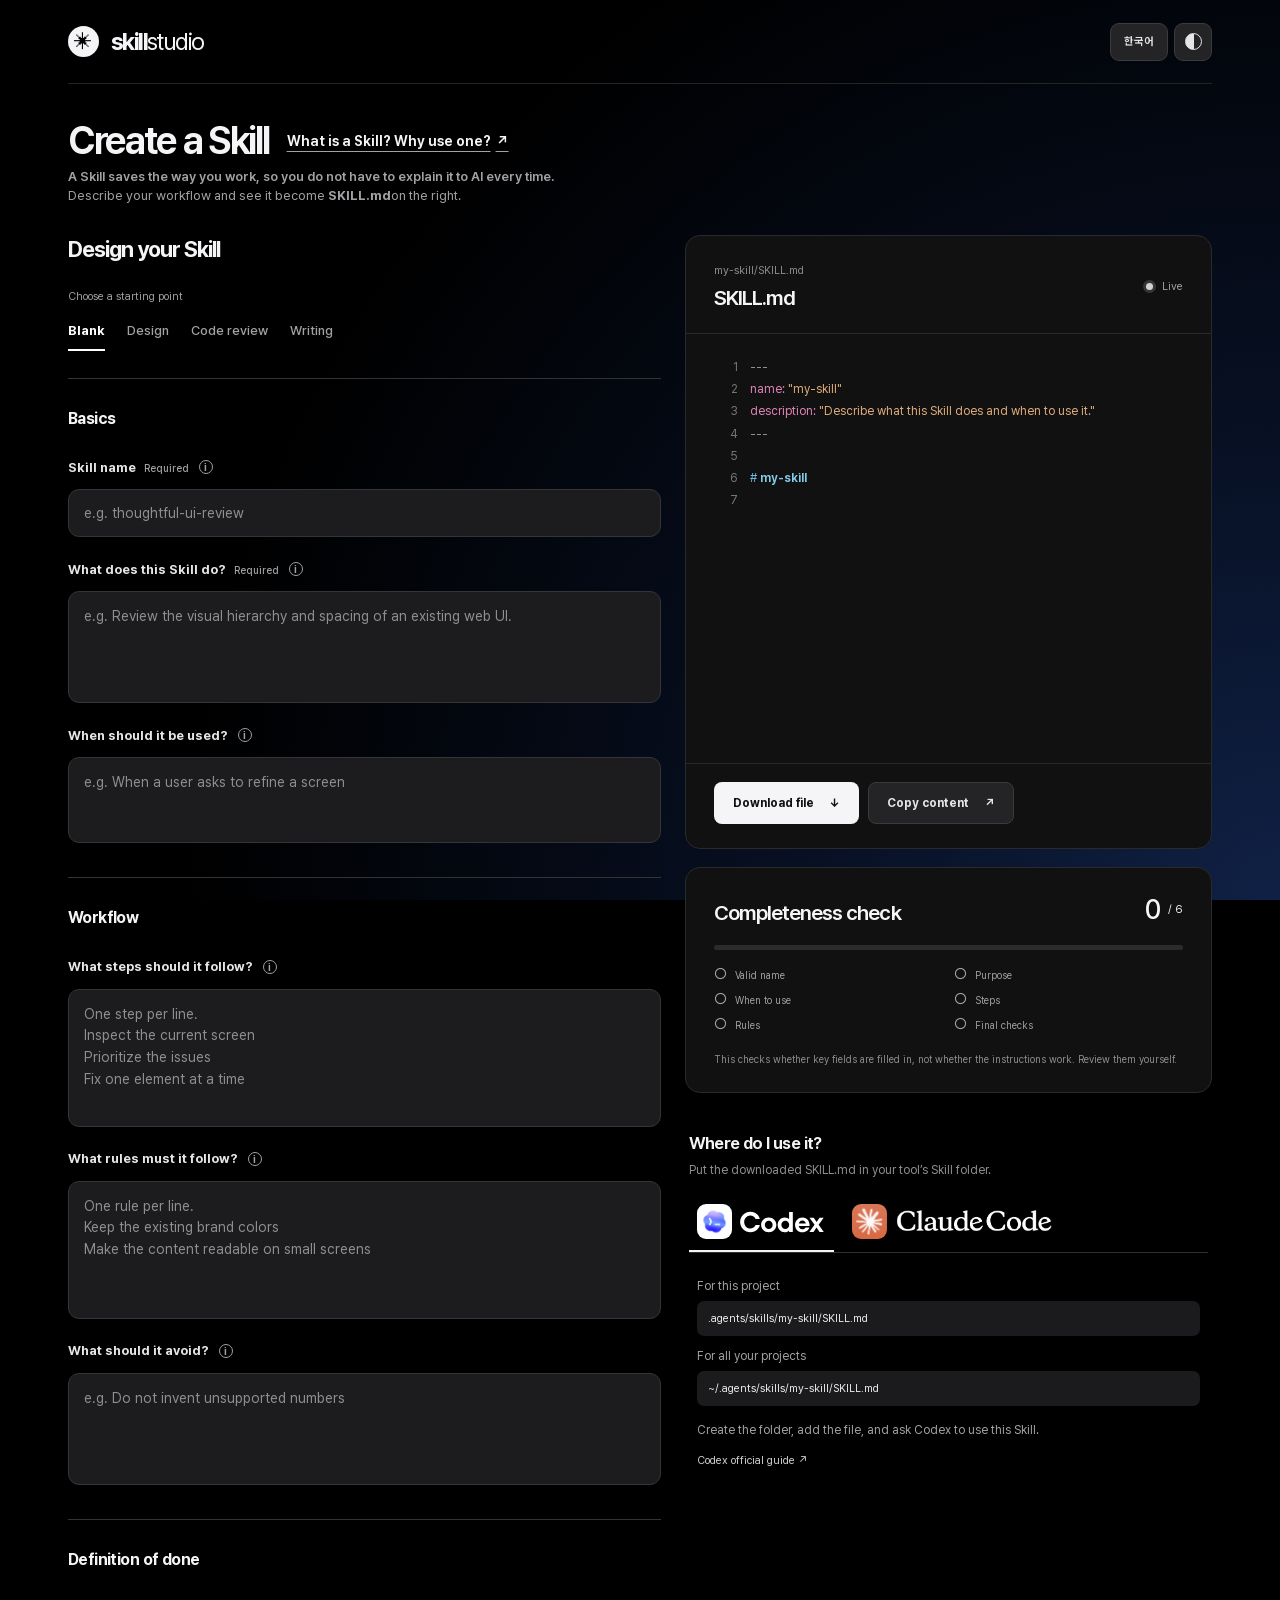
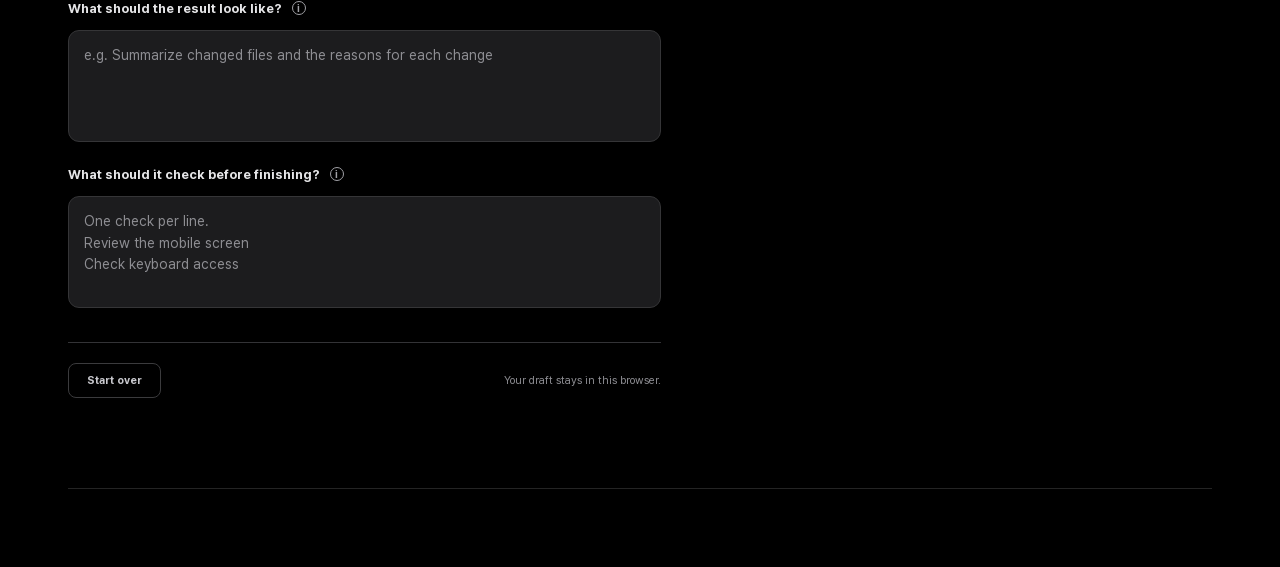
==== commit 86a50d90: "Remove browser autosave header indicator" ====
--- a/index.html
+++ b/index.html
@@ -25,7 +25,7 @@
     <div class="app-shell">
       <header class="topbar">
         <a class="brand" href="./" aria-label="Skill Studio 처음으로"><span class="brand-mark" aria-hidden="true">✳</span><span>skill<span class="brand-light">studio</span></span></a>
-        <div class="topbar-right"><span class="local-pill"><span class="status-dot"></span> 내 브라우저에 자동 저장</span><div class="header-preferences"><a class="language-link" data-language-link href="?lang=en" lang="en">English</a><button class="theme-toggle" type="button" id="theme-toggle" aria-label="다크 모드로 전환" title="다크 모드로 전환"><span class="theme-glyph" aria-hidden="true"></span></button></div></div>
+        <div class="topbar-right"><div class="header-preferences"><a class="language-link" data-language-link href="?lang=en" lang="en">English</a><button class="theme-toggle" type="button" id="theme-toggle" aria-label="다크 모드로 전환" title="다크 모드로 전환"><span class="theme-glyph" aria-hidden="true"></span></button></div></div>
       </header>
 
       <main id="top">
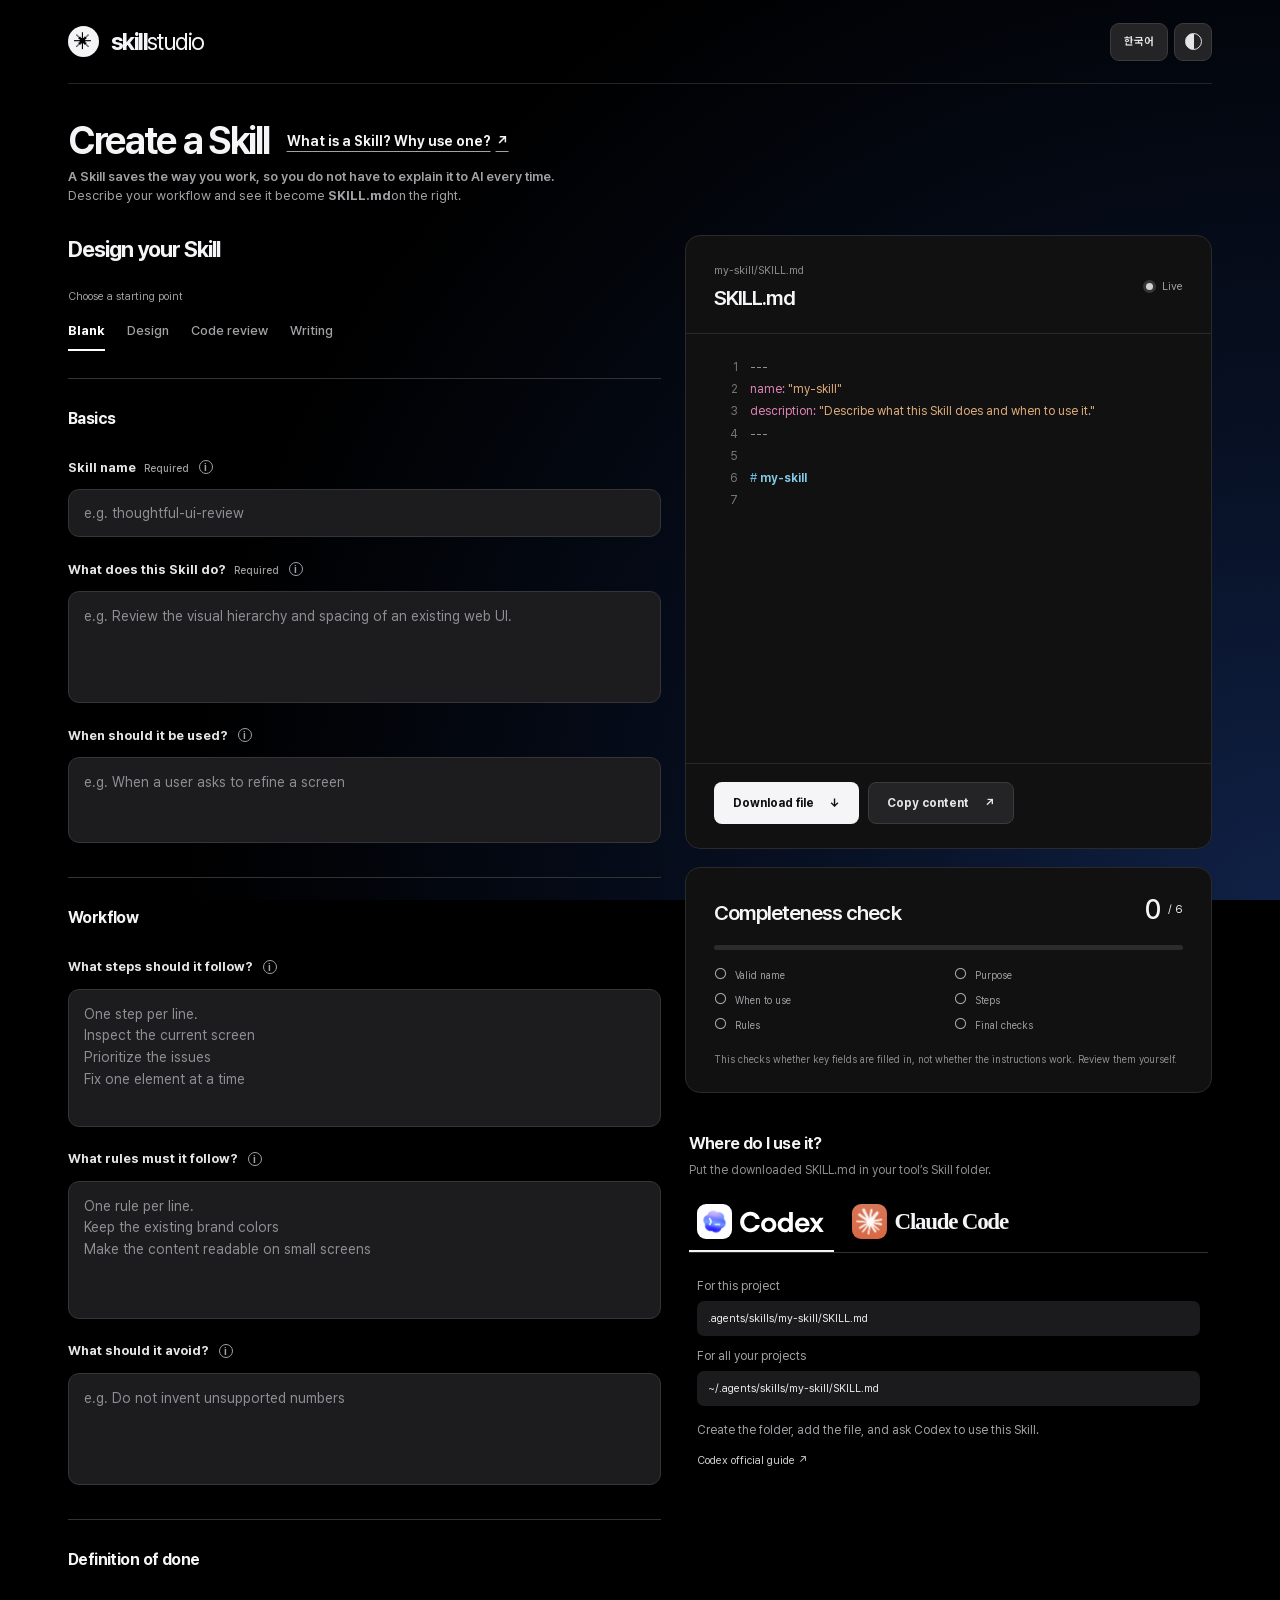
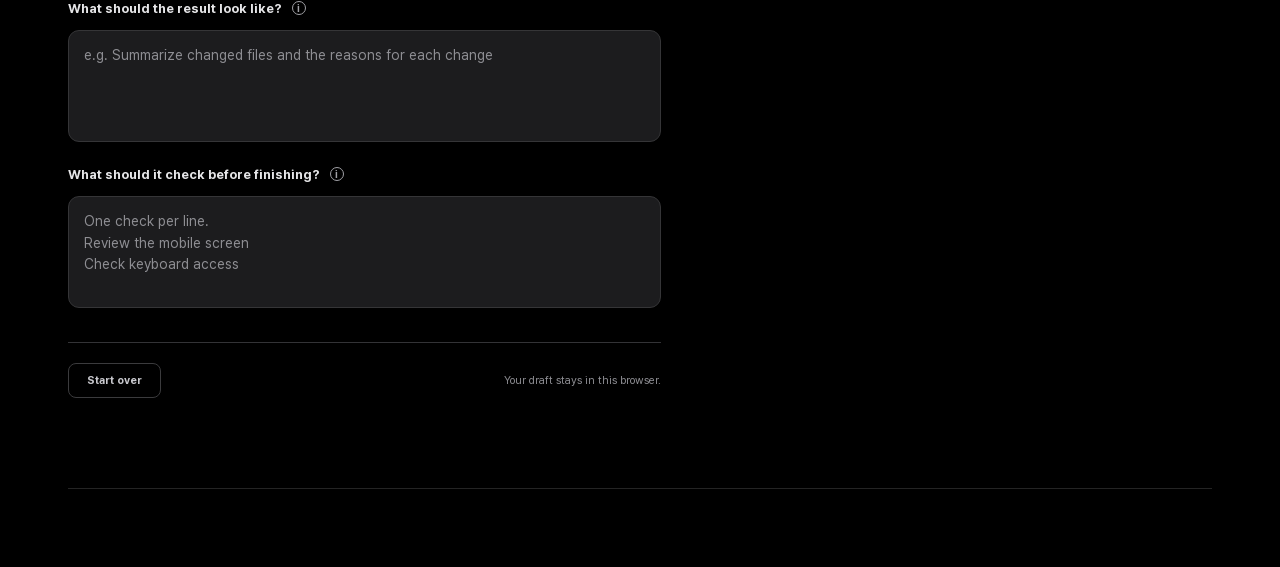
==== commit eb9bfb9e: "Explain reusable Skills and add agent authoring guide Show how one Skill can guide repeated tasks ac" ====
--- a/index.html
+++ b/index.html
@@ -16,7 +16,7 @@
       document.querySelector('meta[name="theme-color"]').content = document.documentElement.dataset.theme === 'dark' ? '#000000' : '#fafcff';
     </script>
     <title>Skill Studio — 나만의 Skill 만들기</title>
-    <link rel="stylesheet" href="./style.css?v=en-mvp-5" />
+    <link rel="stylesheet" href="./style.css?v=about-benefit-1" />
     <script src="./i18n.js?v=en-mvp-4" defer></script>
     <script src="./script.js?v=en-mvp-3" defer></script>
   </head>
@@ -74,7 +74,7 @@
               <div class="guide-heading"><h2 id="guide-heading">어디에서 사용하나요?</h2><p>다운로드한 SKILL.md를 원하는 도구의 폴더에 넣으세요.</p></div>
               <div class="guide-tabs" role="tablist" aria-label="사용 도구">
                 <button class="guide-tab is-active" id="guide-tab-codex" type="button" role="tab" aria-selected="true" aria-controls="guide-codex" data-guide-tab="codex"><span class="guide-logo"><img src="./assets/codex-icon.png" alt="" /></span><span class="guide-wordmark guide-wordmark-codex" aria-hidden="true"></span><span class="visually-hidden">Codex</span></button>
-                <button class="guide-tab" id="guide-tab-claude" type="button" role="tab" aria-selected="false" aria-controls="guide-claude" tabindex="-1" data-guide-tab="claude"><span class="guide-logo"><img src="./assets/claude-icon-clean.png" alt="" /></span><span class="guide-wordmark guide-wordmark-claude" aria-hidden="true"></span><span class="visually-hidden">Claude Code</span></button>
+                <button class="guide-tab" id="guide-tab-claude" type="button" role="tab" aria-selected="false" aria-controls="guide-claude" tabindex="-1" data-guide-tab="claude"><span class="guide-logo"><img src="./assets/claude-icon-clean.png" alt="" /></span><span class="guide-wordmark guide-wordmark-claude">Claude Code</span></button>
               </div>
               <div class="guide-panel" id="guide-codex" role="tabpanel" aria-labelledby="guide-tab-codex">
                 <p>프로젝트에서 함께 쓰려면</p><code class="guide-path" data-guide-path="codex-project"></code>
--- a/style.css
+++ b/style.css
@@ -268,9 +268,9 @@
 .guide-wordmark { display: block; flex: none; background-repeat: no-repeat; }
 /* Keep the source artwork intact; the background window reveals only its lettering. */
 .guide-wordmark-codex { width: 86px; height: 23px; background-image: url('./assets/codex-lockup.svg'); background-size: 177px 62px; background-position: -72px -19px; }
-.guide-wordmark-claude { width: 170px; height: 23px; background-color: #d97757; -webkit-mask: url('./assets/claude-wordmark-cutout.png') -8px -18px / 175px 58px no-repeat; mask: url('./assets/claude-wordmark-cutout.png') -8px -18px / 175px 58px no-repeat; }
+.guide-wordmark-claude { width: auto; color: #c96b4d; font-family: Georgia, serif; font-size: 23px; font-weight: 700; letter-spacing: -.055em; line-height: 1; white-space: nowrap; }
 :root[data-theme="dark"] .guide-wordmark-codex { filter: invert(1); }
-:root[data-theme="dark"] .guide-wordmark-claude { background-color: #fff; }
+:root[data-theme="dark"] .guide-wordmark-claude { color: #f5f5f7; }
 .guide-panel { padding: 13px 8px 0; font-size: 12px; line-height: 1.55; }
 .guide-panel[hidden] { display: none; }
 .guide-panel > p { margin: 11px 0 5px; color: #6e6e73; }
@@ -285,7 +285,7 @@
 :root[data-theme="dark"] .guide-path { background: #1b1b1d; color: #eeeef0; }
 :root[data-theme="dark"] .guide-panel > p { color: #a1a1a6; }
 :root[data-theme="dark"] .guide-panel a { color: #d1d1d6; }
-@media (max-width: 450px) { .guide-tabs { gap: 6px; } .guide-tab { gap: 6px; padding-inline: 4px; } .guide-logo { width: 30px; height: 30px; } .guide-wordmark-claude { width: 148px; height: 22px; -webkit-mask-size: 160px 53px; mask-size: 160px 53px; -webkit-mask-position: -6px -16px; mask-position: -6px -16px; } }
+@media (max-width: 450px) { .guide-tabs { gap: 6px; } .guide-tab { gap: 6px; padding-inline: 4px; } .guide-logo { width: 30px; height: 30px; } .guide-wordmark-claude { font-size: 21px; } }
 @media (prefers-reduced-motion: reduce) { .guide-tab { transition: color .15s ease, border-color .15s ease; } }
 @media (prefers-reduced-motion: reduce) { .platform-guide.guide-motion-ready, .platform-guide.guide-motion-ready:not(.is-revealed) { transition: opacity .15s ease-out; transform: none; } }
 
@@ -326,7 +326,11 @@
 .about-overline { margin: 0 0 16px; color: #6e6e73; font-size: 12px; font-weight: 650; }
 .about-intro h1 { margin: 0; font-size: clamp(46px, 6vw, 72px); line-height: 1.08; letter-spacing: -.065em; font-weight: 680; }
 .about-lead { max-width: 650px; margin: 23px 0 0; color: #55555c; font-size: clamp(16px, 1.9vw, 20px); line-height: 1.65; word-break: keep-all; }
+.about-easy-start { display: grid; grid-template-columns: minmax(0, 1fr) minmax(0, 1fr); gap: 36px; align-items: end; margin-top: 70px; padding: 26px 0 28px; border-top: 1px solid #d8d8dc; border-bottom: 1px solid #d8d8dc; }
+.about-easy-start .about-overline { margin-bottom: 10px; }
+.about-easy-start > p { margin: 0; color: #626268; font-size: 14px; line-height: 1.7; word-break: keep-all; }
 .about-definition { display: grid; grid-template-columns: minmax(0, 1.1fr) minmax(0, .9fr); gap: 54px; align-items: start; margin-top: 72px; padding-top: 30px; border-top: 1px solid #d8d8dc; }
+.about-easy-start + .about-definition { margin-top: 46px; padding-top: 0; border-top: 0; }
 .about-main h2 { margin: 0; font-size: 22px; line-height: 1.18; letter-spacing: -.04em; font-weight: 650; }
 .about-definition p, .about-next p { margin: 14px 0 0; color: #626268; font-size: 14px; line-height: 1.8; word-break: keep-all; }
 .about-main code { font-family: 'Pretendard', sans-serif; font-size: .92em; font-weight: 700; }
@@ -390,6 +394,17 @@
 @keyframes about-ai-answer-glow { from { background-position: 100% 0; } to { background-position: 0 0; } }
 @keyframes about-ai-arrive { from { opacity: 0; transform: translateY(5px); } to { opacity: 1; transform: translateY(0); } }
 .about-benefits-note { margin: 7px 0 0; color: #6e6e73; font-size: 12px; line-height: 1.65; word-break: keep-all; }
+.about-repeat { margin-top: 62px; padding-top: 29px; border-top: 1px solid #d8d8dc; }
+.about-repeat-heading h2 { margin: 9px 0 10px; font-size: clamp(26px, 3vw, 34px); line-height: 1.15; letter-spacing: -.045em; }
+.about-repeat-heading > p:last-child { margin: 0; color: #626268; font-size: 14px; line-height: 1.7; word-break: keep-all; }
+.about-repeat-list { margin-top: 25px; border-top: 1px solid #d8d8dc; }
+.about-repeat-row { display: grid; grid-template-columns: 130px minmax(0, 1fr); gap: 20px; align-items: baseline; padding: 18px 4px; border-bottom: 1px solid #d8d8dc; }
+.about-repeat-row > span { color: #626268; font-size: 12px; font-weight: 650; }
+.about-repeat-row p { margin: 0; font-size: 15px; line-height: 1.65; word-break: keep-all; }
+.about-repeat-note { margin: 17px 0 0; color: #626268; font-size: 13px; line-height: 1.65; word-break: keep-all; }
+:root[data-theme="dark"] .about-repeat, :root[data-theme="dark"] .about-repeat-list, :root[data-theme="dark"] .about-repeat-row { border-color: #303033; }
+:root[data-theme="dark"] .about-repeat-heading > p:last-child, :root[data-theme="dark"] .about-repeat-row > span, :root[data-theme="dark"] .about-repeat-note { color: #a1a1a6; }
+@media (max-width: 720px) { .about-repeat { margin-top: 50px; } .about-repeat-row { grid-template-columns: 1fr; gap: 5px; } }
 .about-steps { margin-top: 70px; }
 .about-case { margin-top: 62px; padding-top: 28px; border-top: 1px solid #d8d8dc; }
 .about-case-heading { display: flex; align-items: end; justify-content: space-between; gap: 28px; }
@@ -460,7 +475,8 @@
 :root[data-theme="dark"] .intro-guide-link { color: #f5f5f7; text-decoration-color: #a1a1a6; }
 :root[data-theme="dark"] .intro-guide-link:hover { color: #f5f5f7; }
 :root[data-theme="dark"] .about-overline, :root[data-theme="dark"] .about-sources, :root[data-theme="dark"] .about-caveat { color: #a1a1a6; }
-:root[data-theme="dark"] .about-lead, :root[data-theme="dark"] .about-definition p, :root[data-theme="dark"] .about-next p, :root[data-theme="dark"] .about-step p { color: #b7b7bd; }
+:root[data-theme="dark"] .about-lead, :root[data-theme="dark"] .about-easy-start > p, :root[data-theme="dark"] .about-definition p, :root[data-theme="dark"] .about-next p, :root[data-theme="dark"] .about-step p { color: #b7b7bd; }
+:root[data-theme="dark"] .about-easy-start { border-color: #303033; }
 :root[data-theme="dark"] .about-chat-context p { color: #b7b7bd; }
 :root[data-theme="dark"] .about-chat-context span, :root[data-theme="dark"] .about-ai-caption { color: #a1a1a6; }
 :root[data-theme="dark"] .about-ai-window { border-color: #303033; }
@@ -486,7 +502,7 @@
 :root[data-theme="dark"] .about-example { background: #171719; box-shadow: none; }
 :root[data-theme="dark"] .about-example span, :root[data-theme="dark"] .about-example small { color: #a1a1a6; }
 :root[data-theme="dark"] .about-example p { color: #f5f5f7; }
-@media (max-width: 720px) { .about-main { padding: 42px 0 70px; } .about-definition { grid-template-columns: 1fr; gap: 22px; margin-top: 50px; } .about-benefits { margin-top: 54px; } .about-steps { margin-top: 52px; } .about-next { align-items: flex-start; flex-direction: column; margin-top: 58px; } }
+@media (max-width: 720px) { .about-main { padding: 42px 0 70px; } .about-easy-start { grid-template-columns: 1fr; gap: 18px; margin-top: 50px; } .about-definition { grid-template-columns: 1fr; gap: 22px; margin-top: 50px; } .about-benefits { margin-top: 54px; } .about-steps { margin-top: 52px; } .about-next { align-items: flex-start; flex-direction: column; margin-top: 58px; } }
 @media (max-width: 520px) { .about-chat-intro { align-items: flex-start; flex-direction: column; gap: 9px; } .about-ai-tabs { padding-inline: 10px; } .about-ai-tab { padding-inline: 10px; } .about-ai-conversation { min-height: 315px; padding-inline: 17px; } .about-ai-user { max-width: 95%; } .about-ai-user-before { max-width: 100%; } }
 @media (prefers-reduced-motion: reduce) { .about-ai-pixels i, .about-ai-loading > span:nth-child(2) { animation: none; } .about-ai-elapsed-value { transition: opacity .15s ease; } .about-ai-answer { animation: about-ai-fade .15s both ease-out; } .about-motion-ready .page-reveal:not(.is-revealed), .about-ai-window.chat-motion-ready .chat-reveal:not(.is-revealed) { opacity: 1; } .about-motion-ready .page-reveal, .about-motion-ready .page-reveal:not(.is-revealed) { transition: opacity .15s ease-out; transform: none; } .about-ai-window.chat-motion-ready .about-ai-user.chat-reveal, .about-ai-window.chat-motion-ready .about-ai-response.chat-reveal, .about-ai-window.chat-motion-ready .about-ai-user.chat-reveal:not(.is-revealed), .about-ai-window.chat-motion-ready .about-ai-response.chat-reveal:not(.is-revealed) { transition: opacity .15s ease-out; transform: none; } .about-ai-window.chat-motion-ready .about-ai-response.chat-reveal .about-ai-response-mark, .about-ai-window.chat-motion-ready .about-ai-response.chat-reveal:not(.is-revealed) .about-ai-response-mark { transition: none; transform: none; } @keyframes about-ai-fade { from { opacity: 0; } to { opacity: 1; } } }
 @media (max-width: 620px) { .editor-title-row { gap: 8px 10px; } .editor-title-row .intro-guide-link { min-height: 34px; font-size: 13px; } .about-main h2 { font-size: 20px; } .about-lead { margin-top: 18px; } .about-step { grid-template-columns: 72px 1fr; gap: 10px; } .about-top-action { min-height: 35px; padding: 0 12px; font-size: 11px; } }
